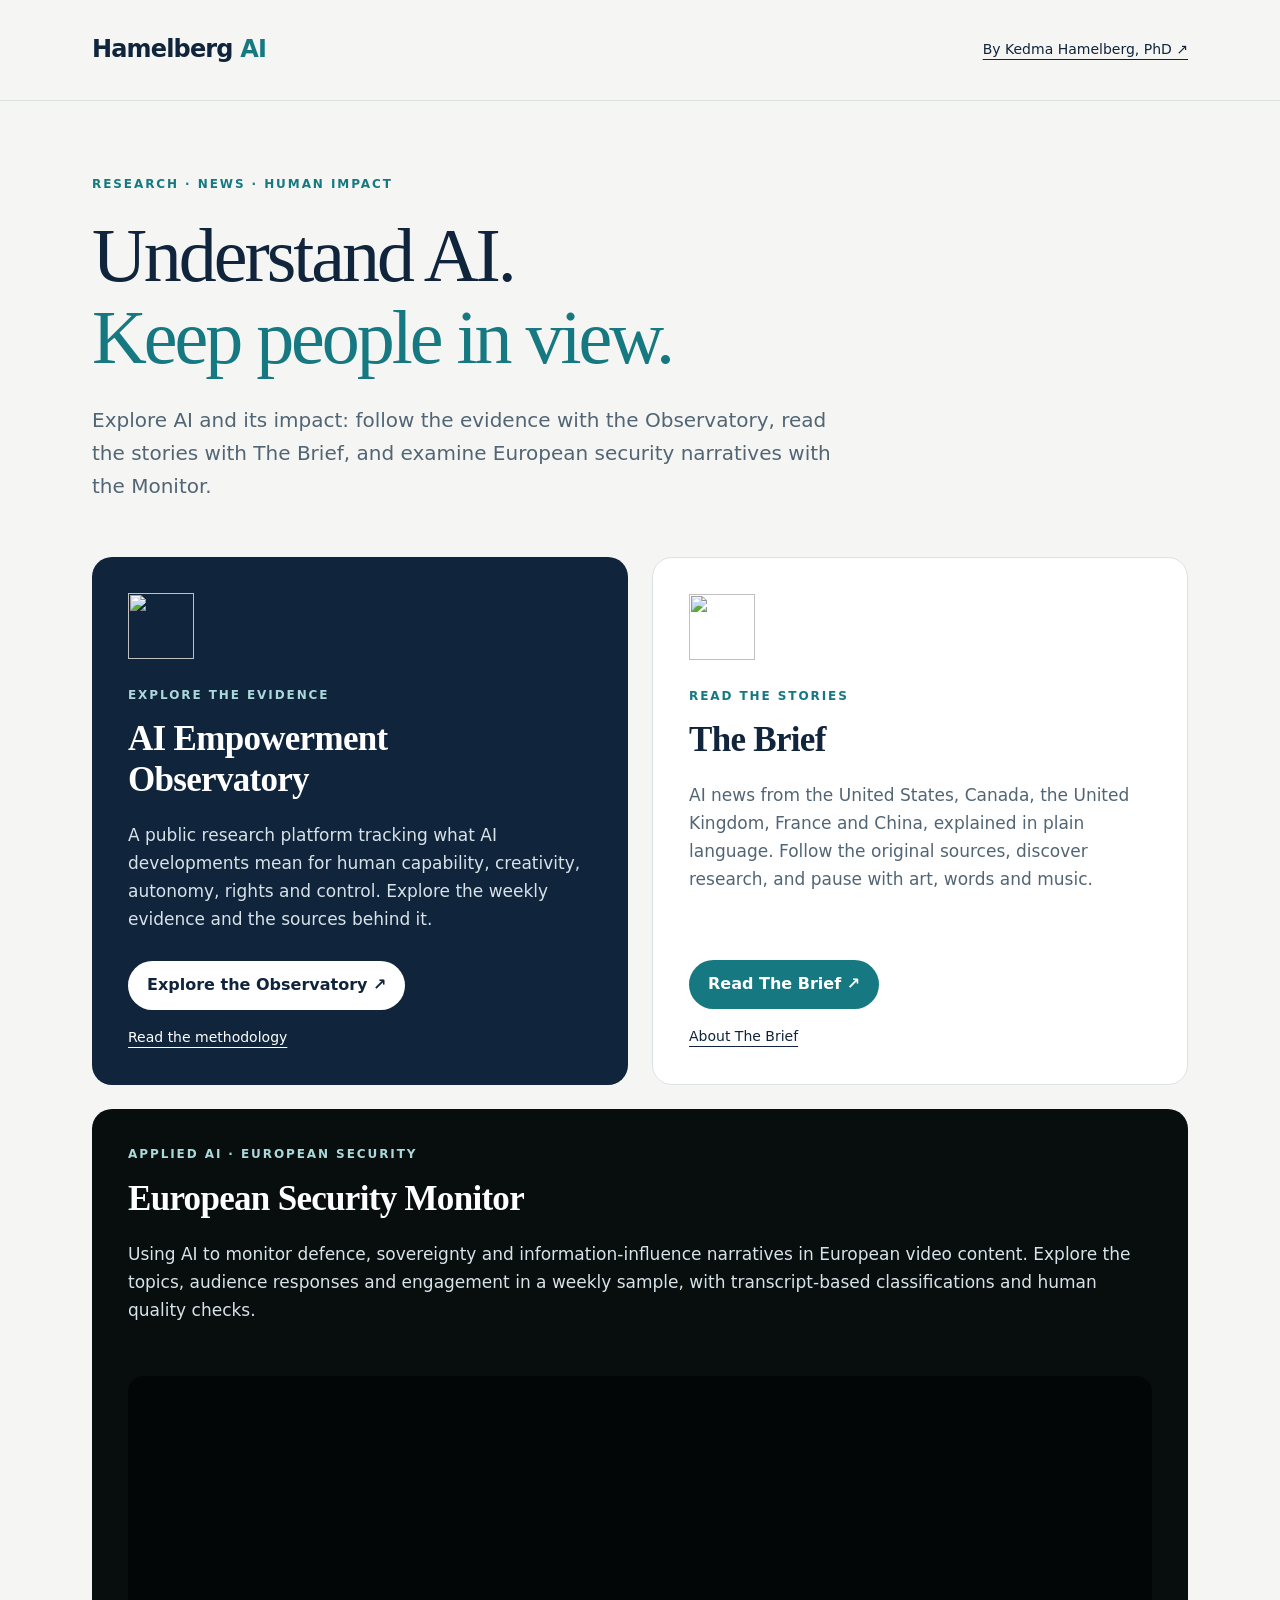
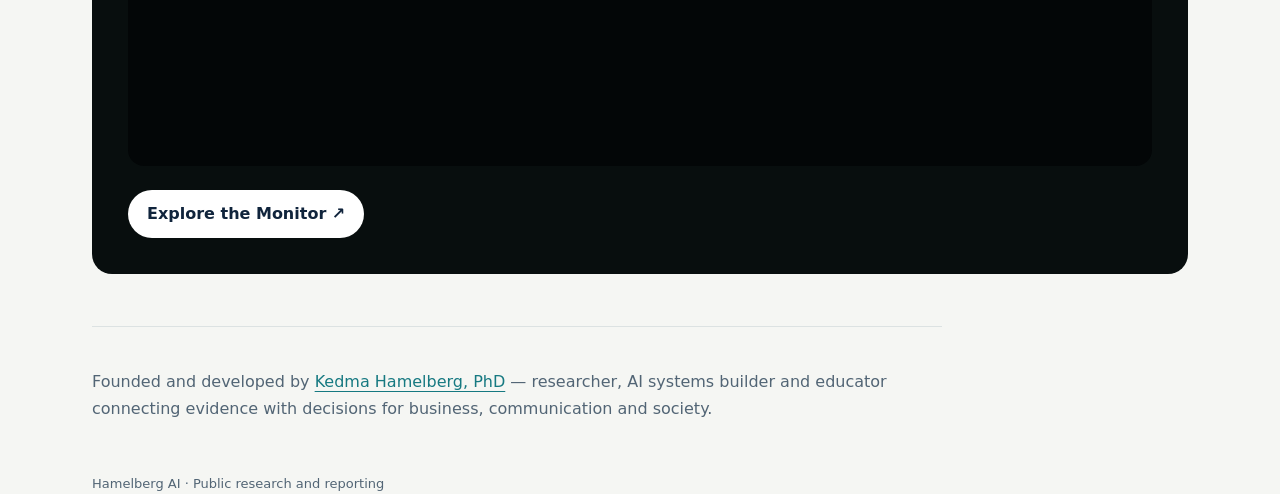
==== index.html @ 7239eba9 "Update index.html" ====
<!doctype html>
<html lang="en">
<head>
<meta charset="utf-8"><meta name="viewport" content="width=device-width,initial-scale=1">
<title>Hamelberg AI — Observatory, Brief &amp; European Monitor</title>
<meta name="description" content="Explore the AI Empowerment Observatory and The Brief: public research and clear reporting on AI and its human impact. Founded and developed by Kedma Hamelberg, PhD.">
<meta name="robots" content="index,follow,max-image-preview:large">
<link rel="canonical" href="https://hamelberg-ai.com/">
<link rel="icon" href="/favicon.svg" type="image/svg+xml">
<meta property="og:type" content="website"><meta property="og:title" content="Hamelberg AI — Research, news, human impact."><meta property="og:description" content="Discover the AI Empowerment Observatory and The Brief. Founded and developed by Kedma Hamelberg, PhD."><meta property="og:url" content="https://hamelberg-ai.com/"><meta property="og:image" content="https://kedmahamelberg.com/assets/images/KedmaHamelberg1092-a.jpg"><meta property="og:image:alt" content="Kedma Hamelberg, PhD, founder and developer of the AI Empowerment Observatory and The Brief">
<meta name="twitter:card" content="summary_large_image">
<script type="application/ld+json">{"@context":"https://schema.org","@graph":[{"@type":"Person","@id":"https://kedmahamelberg.com/#person","name":"Kedma Hamelberg","url":"https://kedmahamelberg.com/"},{"@type":"WebSite","@id":"https://hamelberg-ai.com/#website","name":"Hamelberg AI","url":"https://hamelberg-ai.com/","creator":{"@id":"https://kedmahamelberg.com/#person"}},{"@type":"CollectionPage","@id":"https://hamelberg-ai.com/#page","url":"https://hamelberg-ai.com/","name":"Hamelberg AI — The Observatory and The Brief","isPartOf":{"@id":"https://hamelberg-ai.com/#website"},"mainEntity":{"@type":"ItemList","itemListElement":[{"@type":"ListItem","position":1,"item":{"@type":"WebSite","name":"AI Empowerment Observatory","url":"https://observatory.hamelberg-ai.com/","creator":{"@id":"https://kedmahamelberg.com/#person"}}},{"@type":"ListItem","position":2,"item":{"@type":"WebSite","name":"The Brief","url":"https://brief.hamelberg-ai.com/","creator":{"@id":"https://kedmahamelberg.com/#person"}}},{"@type":"ListItem","position":3,"item":{"@type":"WebSite","name":"European Security Monitor","url":"https://kedmahamelberg-ai.github.io/european-information-integrity-monitor/"}}]}}]}</script>
<style>
:root{color-scheme:light;--navy:#10243c;--teal:#167981;--paper:#f5f6f3;--muted:#526575}*{box-sizing:border-box}body{margin:0;background:var(--paper);color:var(--navy);font-family:system-ui,-apple-system,BlinkMacSystemFont,"Segoe UI",sans-serif;line-height:1.65}a{color:inherit}a:focus-visible{outline:3px solid #dfad52;outline-offset:6px}.wrap{max-width:1160px;margin:auto;padding:0 32px}header{padding:30px 0;border-bottom:1px solid #dce2e2}header .wrap{display:flex;justify-content:space-between;align-items:center;gap:24px}.wordmark{font-weight:800;letter-spacing:-.035em;font-size:24px;text-decoration:none}.wordmark span{color:var(--teal)}.author-link{font-size:14px;text-underline-offset:5px}.hero{padding:74px 0 42px;max-width:860px}.eyebrow{text-transform:uppercase;font-size:12px;letter-spacing:.16em;font-weight:750;color:var(--teal);margin:0 0 20px}h1{font-family:Georgia,serif;font-weight:500;font-size:clamp(44px,6.2vw,76px);letter-spacing:-.04em;line-height:1.08;margin:0 0 25px}h1 span{color:var(--teal)}.intro{font-size:20px;color:var(--muted);max-width:740px;margin:0}.cards{display:grid;grid-template-columns:1fr 1fr;gap:24px;margin:12px 0 52px}.card{padding:36px;border-radius:20px;background:var(--navy);color:white;display:flex;flex-direction:column;align-items:flex-start}.card.brief{background:white;border:1px solid #dce2e2;color:var(--navy)}.mark{height:66px;width:66px;object-fit:contain;margin-bottom:27px}.card .eyebrow{color:#a9d9db;margin-bottom:14px}.brief .eyebrow{color:var(--teal)}h2{font-family:Georgia,serif;font-size:35px;line-height:1.17;letter-spacing:-.02em;margin:0 0 20px}.card p:not(.eyebrow){margin:0 0 28px;font-size:17px;color:#d7e2e9}.brief p:not(.eyebrow){color:var(--muted)}.button{margin-top:auto;display:inline-block;padding:11px 19px;background:#fff;color:var(--navy);border-radius:30px;font-weight:700;text-decoration:none}.brief .button{background:var(--teal);color:white}.button:hover{box-shadow:0 3px 12px #0002}.secondary{margin-top:16px;text-underline-offset:5px;font-size:14px}.about{border-top:1px solid #dce2e2;padding:26px 0 35px;color:var(--muted);max-width:850px}.about a{color:var(--teal);text-underline-offset:4px}footer{font-size:13px;color:var(--muted);padding:12px 0 30px}.skip{position:absolute;left:20px;top:-100px;background:white;padding:10px}.skip:focus{top:10px}@media(max-width:650px){.wrap{padding:0 22px}header .wrap{align-items:flex-start}.author-link{max-width:145px;text-align:right}.hero{padding-top:48px}.intro{font-size:18px}.cards{grid-template-columns:1fr}.card{padding:28px}h2{font-size:32px}}
</style>
</head>
<body><a class="skip" href="#main">Skip to content</a><header><div class="wrap"><a class="wordmark" href="/">Hamelberg<span> AI</span></a><a class="author-link" href="https://kedmahamelberg.com/">By Kedma Hamelberg, PhD ↗</a></div></header>
<main id="main" class="wrap"><section class="hero"><p class="eyebrow">Research · News · Human impact</p><h1>Understand AI.<br><span>Keep people in view.</span></h1><p class="intro">Explore AI and its impact: follow the evidence with the Observatory, read the stories with The Brief, and examine European security narratives with the Monitor.</p></section>
<section class="cards" aria-label="Explore the platforms">
<article class="card"><img class="mark" src="https://observatory.hamelberg-ai.com/favicon.svg" alt="" width="66" height="66"><p class="eyebrow">Explore the evidence</p><h2>AI Empowerment<br>Observatory</h2><p>A public research platform tracking what AI developments mean for human capability, creativity, autonomy, rights and control. Explore the weekly evidence and the sources behind it.</p><a class="button" href="https://observatory.hamelberg-ai.com/">Explore the Observatory ↗</a><a class="secondary" href="https://observatory.hamelberg-ai.com/methodology/">Read the methodology</a></article>
<article class="card brief"><img class="mark" src="https://brief.hamelberg-ai.com/assets/favicon-96.png" alt="" width="66" height="66"><p class="eyebrow">Read the stories</p><h2>The Brief</h2><p>AI news from the United States, Canada, the United Kingdom, France and China, explained in plain language. Follow the original sources, discover research, and pause with art, words and music.</p><a class="button" href="https://brief.hamelberg-ai.com/">Read The Brief ↗</a><a class="secondary" href="https://brief.hamelberg-ai.com/about/">About The Brief</a></article>
<article class="card" style="grid-column:1/-1;background:#080e0e"><p class="eyebrow">Applied AI · European security</p><h2>European Security Monitor</h2><p>Using AI to monitor defence, sovereignty and information-influence narratives in European video content. Explore the topics, audience responses and engagement in a weekly sample, with transcript-based classifications and human quality checks.</p><iframe src="https://kedmahamelberg-ai.github.io/european-information-integrity-monitor/radar.html" title="European Security Monitor: animated weekly data map" loading="lazy" style="display:block;width:100%;height:390px;border:0;border-radius:16px;background:#030607;margin:24px 0"></iframe><a class="button" href="https://kedmahamelberg-ai.github.io/european-information-integrity-monitor/">Explore the Monitor ↗</a></article>
</section><section class="about" aria-label="About the founder"><p>Founded and developed by <a href="https://kedmahamelberg.com/">Kedma Hamelberg, PhD</a> — researcher, AI systems builder and educator connecting evidence with decisions for business, communication and society.</p></section></main><footer class="wrap">Hamelberg AI · Public research and reporting</footer></body></html>
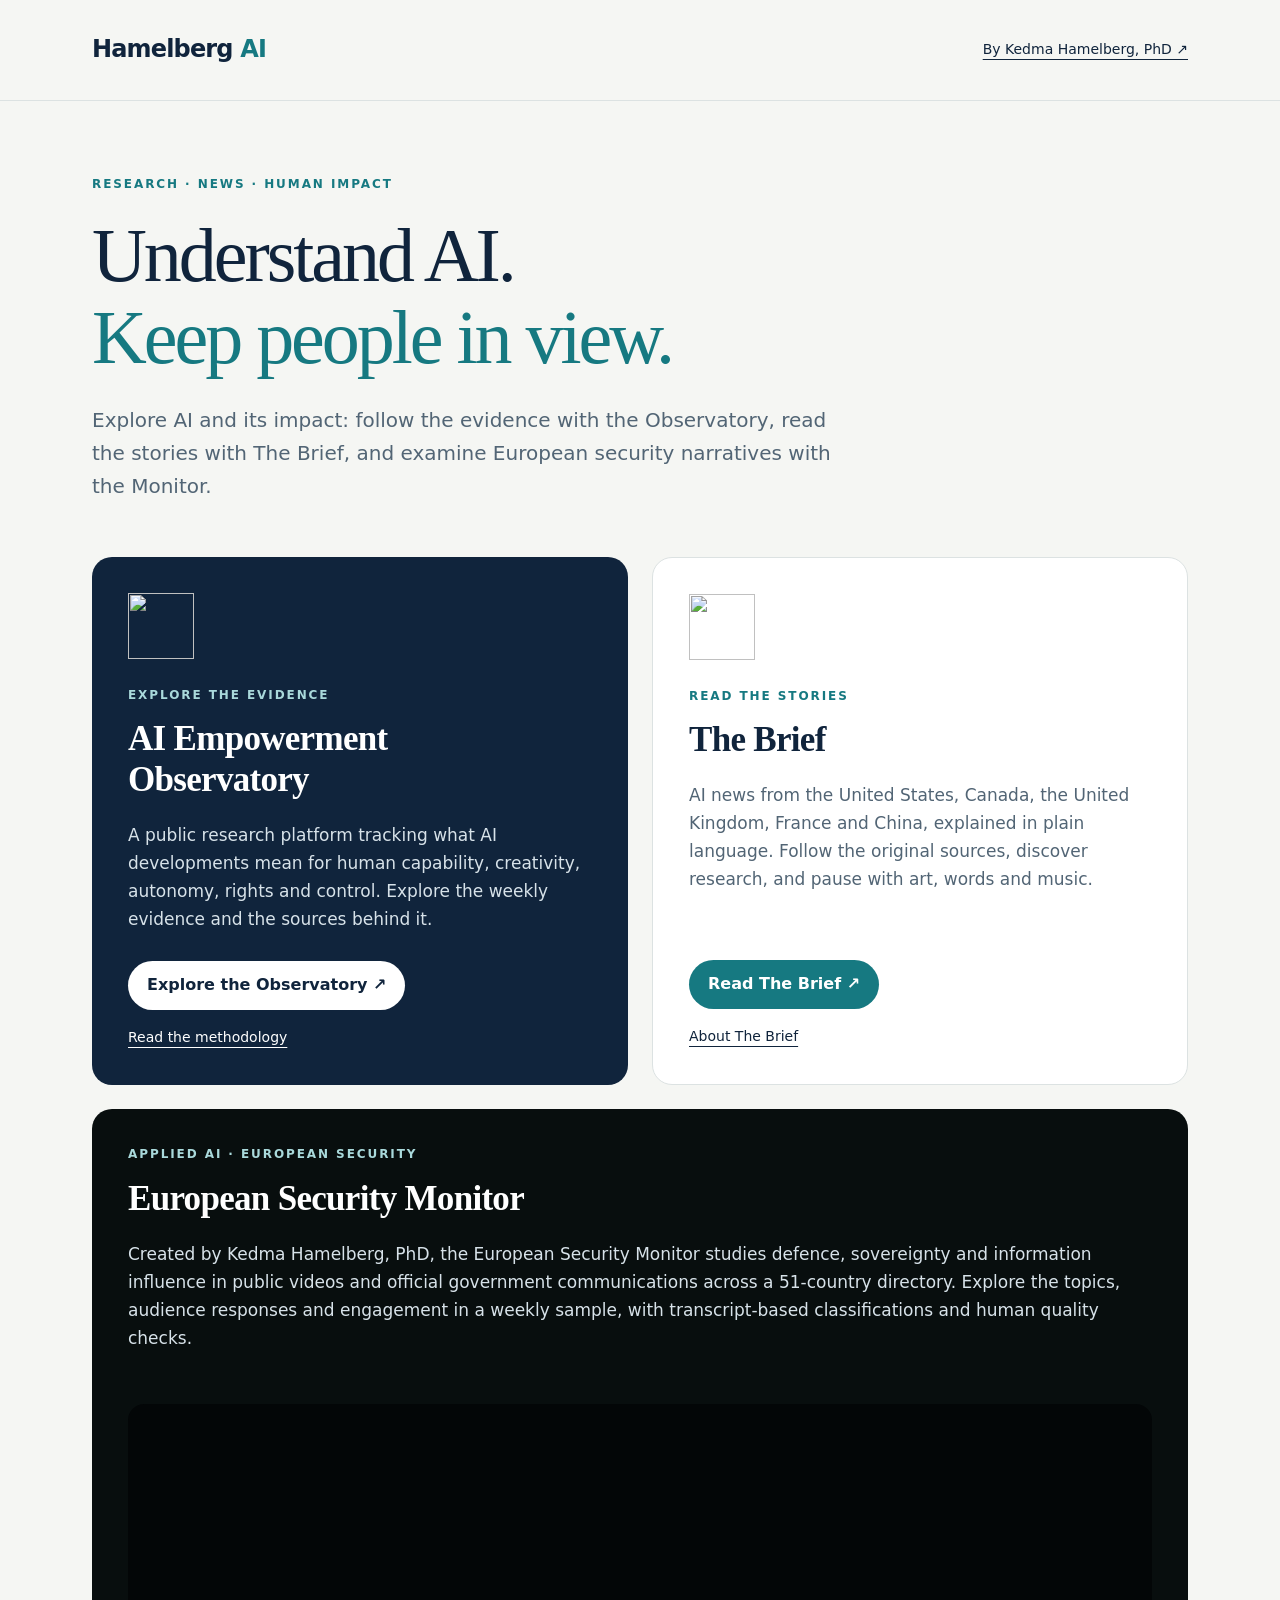
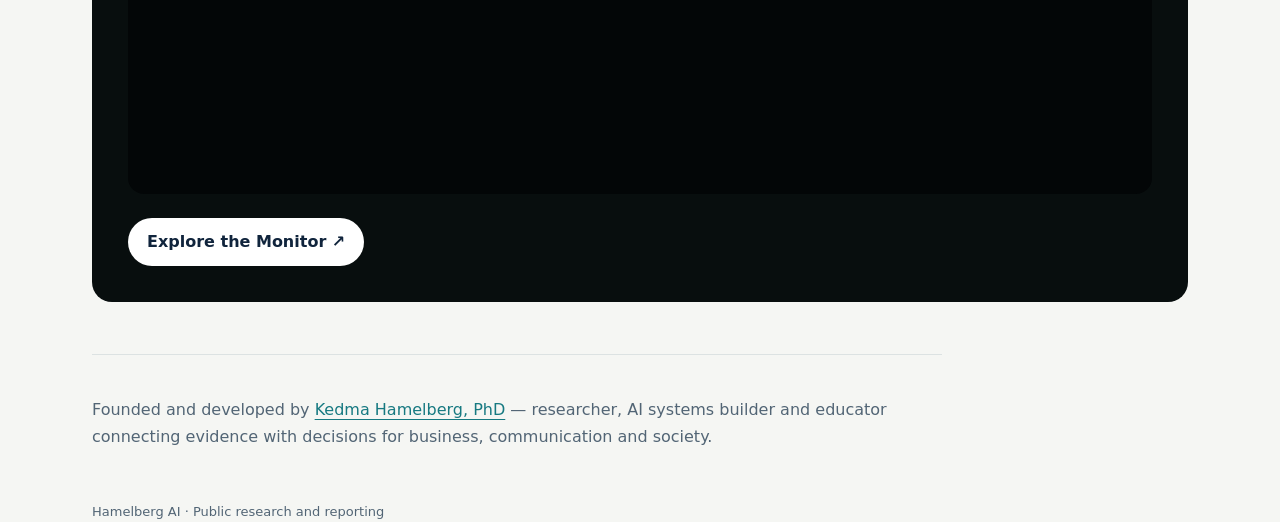
==== commit eb0e7bd6: "Connect all three projects with canonical Monitor links" ====
--- a/index.html
+++ b/index.html
@@ -3,13 +3,13 @@
 <head>
 <meta charset="utf-8"><meta name="viewport" content="width=device-width,initial-scale=1">
 <title>Hamelberg AI — Observatory, Brief &amp; European Monitor</title>
-<meta name="description" content="Explore the AI Empowerment Observatory and The Brief: public research and clear reporting on AI and its human impact. Founded and developed by Kedma Hamelberg, PhD.">
+<meta name="description" content="Explore the European Security Monitor, AI Empowerment Observatory and The Brief: research on European security narratives, AI and human empowerment, and accessible AI news. Founded and developed by Kedma Hamelberg, PhD.">
 <meta name="robots" content="index,follow,max-image-preview:large">
 <link rel="canonical" href="https://hamelberg-ai.com/">
 <link rel="icon" href="/favicon.svg" type="image/svg+xml">
-<meta property="og:type" content="website"><meta property="og:title" content="Hamelberg AI — Research, news, human impact."><meta property="og:description" content="Discover the AI Empowerment Observatory and The Brief. Founded and developed by Kedma Hamelberg, PhD."><meta property="og:url" content="https://hamelberg-ai.com/"><meta property="og:image" content="https://kedmahamelberg.com/assets/images/KedmaHamelberg1092-a.jpg"><meta property="og:image:alt" content="Kedma Hamelberg, PhD, founder and developer of the AI Empowerment Observatory and The Brief">
+<meta property="og:type" content="website"><meta property="og:title" content="Hamelberg AI — Research, news, human impact."><meta property="og:description" content="Discover the European Security Monitor, AI Empowerment Observatory and The Brief. Founded and developed by Kedma Hamelberg, PhD."><meta property="og:url" content="https://hamelberg-ai.com/"><meta property="og:image" content="https://kedmahamelberg.com/assets/images/KedmaHamelberg1092-a.jpg"><meta property="og:image:alt" content="Kedma Hamelberg, PhD, founder and developer of the AI Empowerment Observatory and The Brief">
 <meta name="twitter:card" content="summary_large_image">
-<script type="application/ld+json">{"@context":"https://schema.org","@graph":[{"@type":"Person","@id":"https://kedmahamelberg.com/#person","name":"Kedma Hamelberg","url":"https://kedmahamelberg.com/"},{"@type":"WebSite","@id":"https://hamelberg-ai.com/#website","name":"Hamelberg AI","url":"https://hamelberg-ai.com/","creator":{"@id":"https://kedmahamelberg.com/#person"}},{"@type":"CollectionPage","@id":"https://hamelberg-ai.com/#page","url":"https://hamelberg-ai.com/","name":"Hamelberg AI — The Observatory and The Brief","isPartOf":{"@id":"https://hamelberg-ai.com/#website"},"mainEntity":{"@type":"ItemList","itemListElement":[{"@type":"ListItem","position":1,"item":{"@type":"WebSite","name":"AI Empowerment Observatory","url":"https://observatory.hamelberg-ai.com/","creator":{"@id":"https://kedmahamelberg.com/#person"}}},{"@type":"ListItem","position":2,"item":{"@type":"WebSite","name":"The Brief","url":"https://brief.hamelberg-ai.com/","creator":{"@id":"https://kedmahamelberg.com/#person"}}},{"@type":"ListItem","position":3,"item":{"@type":"WebSite","name":"European Security Monitor","url":"https://kedmahamelberg-ai.github.io/european-information-integrity-monitor/"}}]}}]}</script>
+<script type="application/ld+json">{"@context":"https://schema.org","@graph":[{"@type":"Person","@id":"https://kedmahamelberg.com/#person","name":"Kedma Hamelberg","url":"https://kedmahamelberg.com/"},{"@type":"WebSite","@id":"https://hamelberg-ai.com/#website","name":"Hamelberg AI","url":"https://hamelberg-ai.com/","creator":{"@id":"https://kedmahamelberg.com/#person"}},{"@type":"CollectionPage","@id":"https://hamelberg-ai.com/#page","url":"https://hamelberg-ai.com/","name":"Hamelberg AI — European Security Monitor, Observatory and The Brief","isPartOf":{"@id":"https://hamelberg-ai.com/#website"},"mainEntity":{"@type":"ItemList","itemListElement":[{"@type":"ListItem","position":1,"item":{"@type":"WebSite","name":"AI Empowerment Observatory","url":"https://observatory.hamelberg-ai.com/","creator":{"@id":"https://kedmahamelberg.com/#person"}}},{"@type":"ListItem","position":2,"item":{"@type":"WebSite","name":"The Brief","url":"https://brief.hamelberg-ai.com/","creator":{"@id":"https://kedmahamelberg.com/#person"}}},{"@type":"ListItem","position":3,"item":{"@type":"WebSite","name":"European Security Monitor","url":"https://monitor.hamelberg-ai.com/","creator":{"@id":"https://kedmahamelberg.com/#person"}}}]}}]}</script>
 <style>
 :root{color-scheme:light;--navy:#10243c;--teal:#167981;--paper:#f5f6f3;--muted:#526575}*{box-sizing:border-box}body{margin:0;background:var(--paper);color:var(--navy);font-family:system-ui,-apple-system,BlinkMacSystemFont,"Segoe UI",sans-serif;line-height:1.65}a{color:inherit}a:focus-visible{outline:3px solid #dfad52;outline-offset:6px}.wrap{max-width:1160px;margin:auto;padding:0 32px}header{padding:30px 0;border-bottom:1px solid #dce2e2}header .wrap{display:flex;justify-content:space-between;align-items:center;gap:24px}.wordmark{font-weight:800;letter-spacing:-.035em;font-size:24px;text-decoration:none}.wordmark span{color:var(--teal)}.author-link{font-size:14px;text-underline-offset:5px}.hero{padding:74px 0 42px;max-width:860px}.eyebrow{text-transform:uppercase;font-size:12px;letter-spacing:.16em;font-weight:750;color:var(--teal);margin:0 0 20px}h1{font-family:Georgia,serif;font-weight:500;font-size:clamp(44px,6.2vw,76px);letter-spacing:-.04em;line-height:1.08;margin:0 0 25px}h1 span{color:var(--teal)}.intro{font-size:20px;color:var(--muted);max-width:740px;margin:0}.cards{display:grid;grid-template-columns:1fr 1fr;gap:24px;margin:12px 0 52px}.card{padding:36px;border-radius:20px;background:var(--navy);color:white;display:flex;flex-direction:column;align-items:flex-start}.card.brief{background:white;border:1px solid #dce2e2;color:var(--navy)}.mark{height:66px;width:66px;object-fit:contain;margin-bottom:27px}.card .eyebrow{color:#a9d9db;margin-bottom:14px}.brief .eyebrow{color:var(--teal)}h2{font-family:Georgia,serif;font-size:35px;line-height:1.17;letter-spacing:-.02em;margin:0 0 20px}.card p:not(.eyebrow){margin:0 0 28px;font-size:17px;color:#d7e2e9}.brief p:not(.eyebrow){color:var(--muted)}.button{margin-top:auto;display:inline-block;padding:11px 19px;background:#fff;color:var(--navy);border-radius:30px;font-weight:700;text-decoration:none}.brief .button{background:var(--teal);color:white}.button:hover{box-shadow:0 3px 12px #0002}.secondary{margin-top:16px;text-underline-offset:5px;font-size:14px}.about{border-top:1px solid #dce2e2;padding:26px 0 35px;color:var(--muted);max-width:850px}.about a{color:var(--teal);text-underline-offset:4px}footer{font-size:13px;color:var(--muted);padding:12px 0 30px}.skip{position:absolute;left:20px;top:-100px;background:white;padding:10px}.skip:focus{top:10px}@media(max-width:650px){.wrap{padding:0 22px}header .wrap{align-items:flex-start}.author-link{max-width:145px;text-align:right}.hero{padding-top:48px}.intro{font-size:18px}.cards{grid-template-columns:1fr}.card{padding:28px}h2{font-size:32px}}
 </style>
@@ -19,6 +19,6 @@
 <section class="cards" aria-label="Explore the platforms">
 <article class="card"><img class="mark" src="https://observatory.hamelberg-ai.com/favicon.svg" alt="" width="66" height="66"><p class="eyebrow">Explore the evidence</p><h2>AI Empowerment<br>Observatory</h2><p>A public research platform tracking what AI developments mean for human capability, creativity, autonomy, rights and control. Explore the weekly evidence and the sources behind it.</p><a class="button" href="https://observatory.hamelberg-ai.com/">Explore the Observatory ↗</a><a class="secondary" href="https://observatory.hamelberg-ai.com/methodology/">Read the methodology</a></article>
 <article class="card brief"><img class="mark" src="https://brief.hamelberg-ai.com/assets/favicon-96.png" alt="" width="66" height="66"><p class="eyebrow">Read the stories</p><h2>The Brief</h2><p>AI news from the United States, Canada, the United Kingdom, France and China, explained in plain language. Follow the original sources, discover research, and pause with art, words and music.</p><a class="button" href="https://brief.hamelberg-ai.com/">Read The Brief ↗</a><a class="secondary" href="https://brief.hamelberg-ai.com/about/">About The Brief</a></article>
-<article class="card" style="grid-column:1/-1;background:#080e0e"><p class="eyebrow">Applied AI · European security</p><h2>European Security Monitor</h2><p>Using AI to monitor defence, sovereignty and information-influence narratives in European video content. Explore the topics, audience responses and engagement in a weekly sample, with transcript-based classifications and human quality checks.</p><iframe src="https://kedmahamelberg-ai.github.io/european-information-integrity-monitor/radar.html" title="European Security Monitor: animated weekly data map" loading="lazy" style="display:block;width:100%;height:390px;border:0;border-radius:16px;background:#030607;margin:24px 0"></iframe><a class="button" href="https://kedmahamelberg-ai.github.io/european-information-integrity-monitor/">Explore the Monitor ↗</a></article>
+<article class="card" style="grid-column:1/-1;background:#080e0e"><p class="eyebrow">Applied AI · European security</p><h2>European Security Monitor</h2><p>Created by Kedma Hamelberg, PhD, the European Security Monitor studies defence, sovereignty and information influence in public videos and official government communications across a 51-country directory. Explore the topics, audience responses and engagement in a weekly sample, with transcript-based classifications and human quality checks.</p><iframe src="https://monitor.hamelberg-ai.com/radar.html" title="European Security Monitor: animated weekly data map" loading="lazy" style="display:block;width:100%;height:390px;border:0;border-radius:16px;background:#030607;margin:24px 0"></iframe><a class="button" href="https://monitor.hamelberg-ai.com/">Explore the Monitor ↗</a></article>
 </section><section class="about" aria-label="About the founder"><p>Founded and developed by <a href="https://kedmahamelberg.com/">Kedma Hamelberg, PhD</a> — researcher, AI systems builder and educator connecting evidence with decisions for business, communication and society.</p></section></main><footer class="wrap">Hamelberg AI · Public research and reporting</footer></body></html>
 
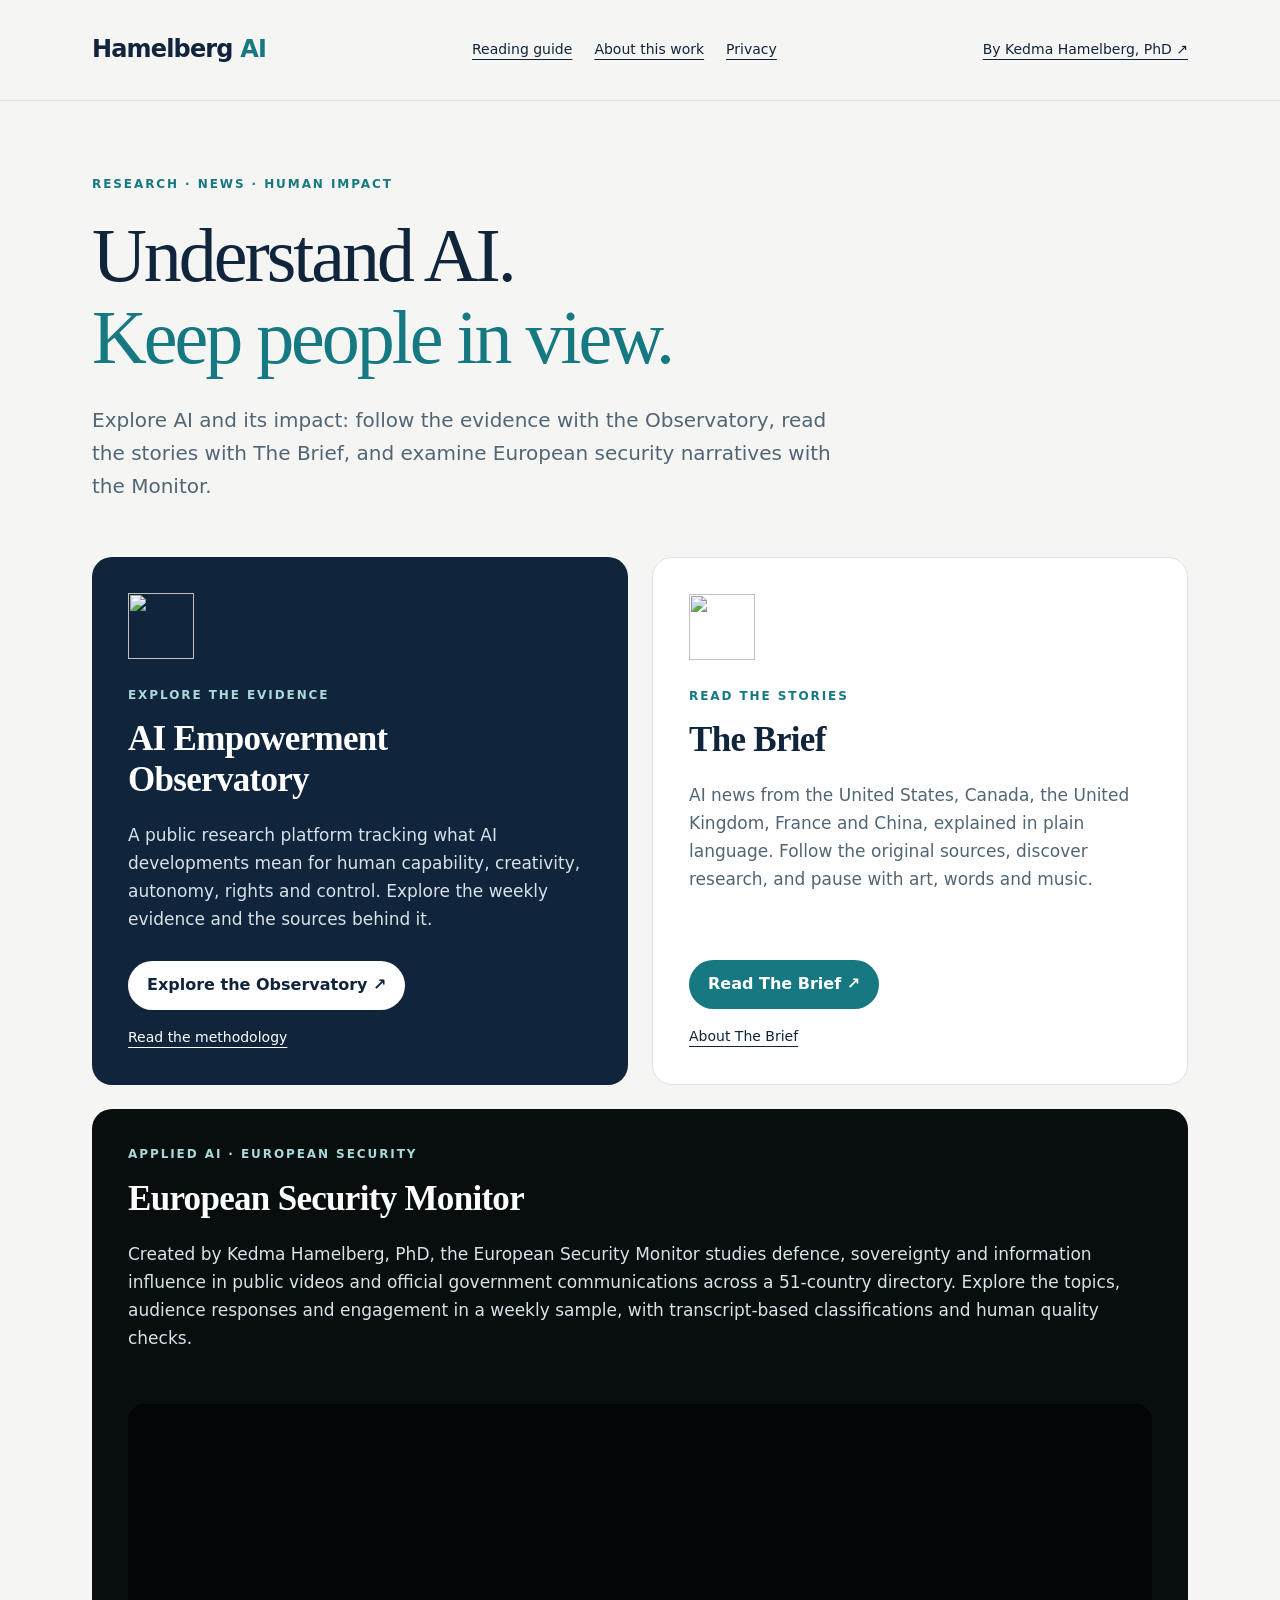
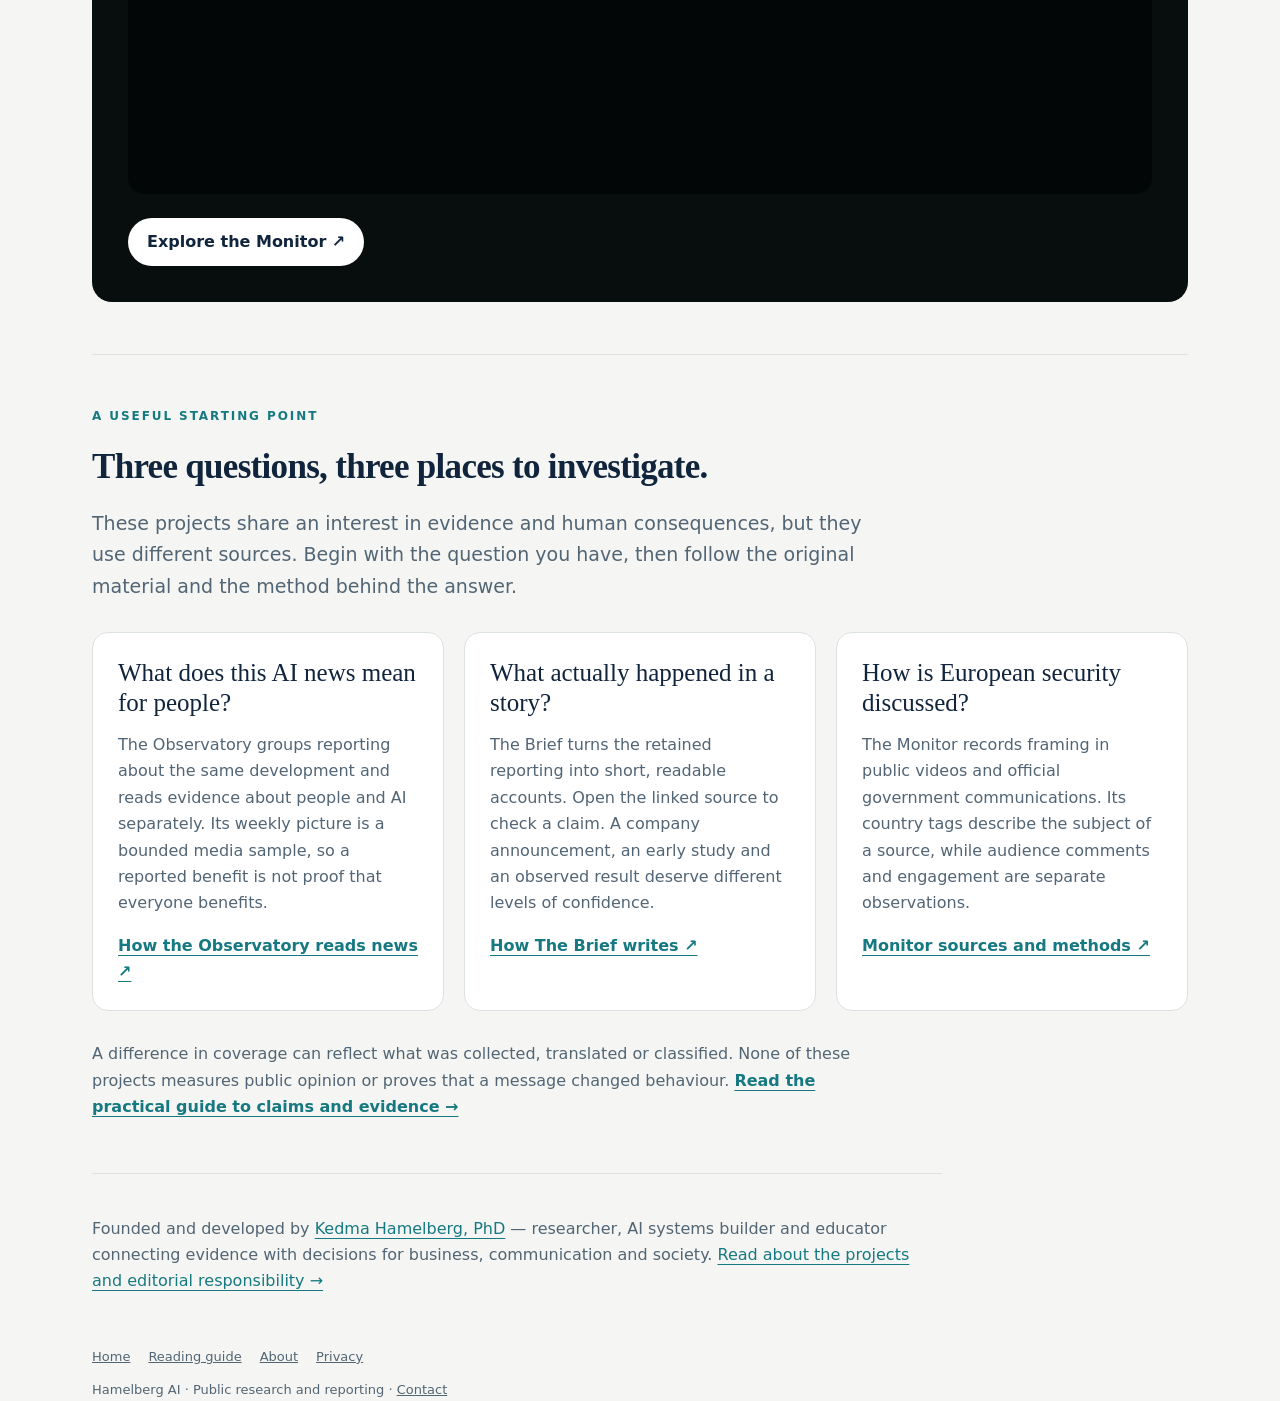
==== commit 66aeb3ad: "Expand Hamelberg AI research and publisher information" ====
--- a/index.html
+++ b/index.html
@@ -4,21 +4,23 @@
 <meta charset="utf-8"><meta name="viewport" content="width=device-width,initial-scale=1">
 <title>Hamelberg AI — Observatory, Brief &amp; European Monitor</title>
 <meta name="description" content="Explore the European Security Monitor, AI Empowerment Observatory and The Brief: research on European security narratives, AI and human empowerment, and accessible AI news. Founded and developed by Kedma Hamelberg, PhD.">
+<meta name="google-adsense-account" content="ca-pub-5170234738371400">
 <meta name="robots" content="index,follow,max-image-preview:large">
 <link rel="canonical" href="https://hamelberg-ai.com/">
 <link rel="icon" href="/favicon.svg" type="image/svg+xml">
 <meta property="og:type" content="website"><meta property="og:title" content="Hamelberg AI — Research, news, human impact."><meta property="og:description" content="Discover the European Security Monitor, AI Empowerment Observatory and The Brief. Founded and developed by Kedma Hamelberg, PhD."><meta property="og:url" content="https://hamelberg-ai.com/"><meta property="og:image" content="https://kedmahamelberg.com/assets/images/KedmaHamelberg1092-a.jpg"><meta property="og:image:alt" content="Kedma Hamelberg, PhD, founder and developer of the AI Empowerment Observatory and The Brief">
 <meta name="twitter:card" content="summary_large_image">
+<style>.site-nav{display:flex;gap:22px;flex-wrap:wrap;font-size:14px}.site-nav a{text-underline-offset:5px}.editorial{border-top:1px solid #dce2e2;padding:52px 0}.editorial h2{max-width:760px}.editorial .lead{font-size:19px;max-width:780px;color:var(--muted)}.editorial-grid{display:grid;grid-template-columns:repeat(3,1fr);gap:20px;margin-top:30px}.editorial-grid article{background:#fff;border:1px solid #dce2e2;border-radius:16px;padding:25px}.editorial-grid h3{font:500 25px/1.2 Georgia,serif;margin:0 0 14px}.editorial-grid p{margin:0 0 16px;color:var(--muted)}.editorial-grid a,.text-link{color:var(--teal);font-weight:700;text-underline-offset:4px}.editorial-note{max-width:800px;margin:30px 0 0;color:var(--muted)}.footer-links{display:flex;gap:18px;flex-wrap:wrap;margin-bottom:12px}@media(max-width:750px){.editorial-grid{grid-template-columns:1fr}.site-nav{width:100%}header .wrap{flex-wrap:wrap}}</style>
 <script type="application/ld+json">{"@context":"https://schema.org","@graph":[{"@type":"Person","@id":"https://kedmahamelberg.com/#person","name":"Kedma Hamelberg","url":"https://kedmahamelberg.com/"},{"@type":"WebSite","@id":"https://hamelberg-ai.com/#website","name":"Hamelberg AI","url":"https://hamelberg-ai.com/","creator":{"@id":"https://kedmahamelberg.com/#person"}},{"@type":"CollectionPage","@id":"https://hamelberg-ai.com/#page","url":"https://hamelberg-ai.com/","name":"Hamelberg AI — European Security Monitor, Observatory and The Brief","isPartOf":{"@id":"https://hamelberg-ai.com/#website"},"mainEntity":{"@type":"ItemList","itemListElement":[{"@type":"ListItem","position":1,"item":{"@type":"WebSite","name":"AI Empowerment Observatory","url":"https://observatory.hamelberg-ai.com/","creator":{"@id":"https://kedmahamelberg.com/#person"}}},{"@type":"ListItem","position":2,"item":{"@type":"WebSite","name":"The Brief","url":"https://brief.hamelberg-ai.com/","creator":{"@id":"https://kedmahamelberg.com/#person"}}},{"@type":"ListItem","position":3,"item":{"@type":"WebSite","name":"European Security Monitor","url":"https://monitor.hamelberg-ai.com/","creator":{"@id":"https://kedmahamelberg.com/#person"}}}]}}]}</script>
 <style>
 :root{color-scheme:light;--navy:#10243c;--teal:#167981;--paper:#f5f6f3;--muted:#526575}*{box-sizing:border-box}body{margin:0;background:var(--paper);color:var(--navy);font-family:system-ui,-apple-system,BlinkMacSystemFont,"Segoe UI",sans-serif;line-height:1.65}a{color:inherit}a:focus-visible{outline:3px solid #dfad52;outline-offset:6px}.wrap{max-width:1160px;margin:auto;padding:0 32px}header{padding:30px 0;border-bottom:1px solid #dce2e2}header .wrap{display:flex;justify-content:space-between;align-items:center;gap:24px}.wordmark{font-weight:800;letter-spacing:-.035em;font-size:24px;text-decoration:none}.wordmark span{color:var(--teal)}.author-link{font-size:14px;text-underline-offset:5px}.hero{padding:74px 0 42px;max-width:860px}.eyebrow{text-transform:uppercase;font-size:12px;letter-spacing:.16em;font-weight:750;color:var(--teal);margin:0 0 20px}h1{font-family:Georgia,serif;font-weight:500;font-size:clamp(44px,6.2vw,76px);letter-spacing:-.04em;line-height:1.08;margin:0 0 25px}h1 span{color:var(--teal)}.intro{font-size:20px;color:var(--muted);max-width:740px;margin:0}.cards{display:grid;grid-template-columns:1fr 1fr;gap:24px;margin:12px 0 52px}.card{padding:36px;border-radius:20px;background:var(--navy);color:white;display:flex;flex-direction:column;align-items:flex-start}.card.brief{background:white;border:1px solid #dce2e2;color:var(--navy)}.mark{height:66px;width:66px;object-fit:contain;margin-bottom:27px}.card .eyebrow{color:#a9d9db;margin-bottom:14px}.brief .eyebrow{color:var(--teal)}h2{font-family:Georgia,serif;font-size:35px;line-height:1.17;letter-spacing:-.02em;margin:0 0 20px}.card p:not(.eyebrow){margin:0 0 28px;font-size:17px;color:#d7e2e9}.brief p:not(.eyebrow){color:var(--muted)}.button{margin-top:auto;display:inline-block;padding:11px 19px;background:#fff;color:var(--navy);border-radius:30px;font-weight:700;text-decoration:none}.brief .button{background:var(--teal);color:white}.button:hover{box-shadow:0 3px 12px #0002}.secondary{margin-top:16px;text-underline-offset:5px;font-size:14px}.about{border-top:1px solid #dce2e2;padding:26px 0 35px;color:var(--muted);max-width:850px}.about a{color:var(--teal);text-underline-offset:4px}footer{font-size:13px;color:var(--muted);padding:12px 0 30px}.skip{position:absolute;left:20px;top:-100px;background:white;padding:10px}.skip:focus{top:10px}@media(max-width:650px){.wrap{padding:0 22px}header .wrap{align-items:flex-start}.author-link{max-width:145px;text-align:right}.hero{padding-top:48px}.intro{font-size:18px}.cards{grid-template-columns:1fr}.card{padding:28px}h2{font-size:32px}}
 </style>
 </head>
-<body><a class="skip" href="#main">Skip to content</a><header><div class="wrap"><a class="wordmark" href="/">Hamelberg<span> AI</span></a><a class="author-link" href="https://kedmahamelberg.com/">By Kedma Hamelberg, PhD ↗</a></div></header>
+<body><a class="skip" href="#main">Skip to content</a><header><div class="wrap"><a class="wordmark" href="/">Hamelberg<span> AI</span></a><nav class="site-nav" aria-label="Site navigation"><a href="/guide/">Reading guide</a><a href="/about/">About this work</a><a href="/privacy/">Privacy</a></nav><a class="author-link" href="https://kedmahamelberg.com/">By Kedma Hamelberg, PhD ↗</a></div></header>
 <main id="main" class="wrap"><section class="hero"><p class="eyebrow">Research · News · Human impact</p><h1>Understand AI.<br><span>Keep people in view.</span></h1><p class="intro">Explore AI and its impact: follow the evidence with the Observatory, read the stories with The Brief, and examine European security narratives with the Monitor.</p></section>
 <section class="cards" aria-label="Explore the platforms">
 <article class="card"><img class="mark" src="https://observatory.hamelberg-ai.com/favicon.svg" alt="" width="66" height="66"><p class="eyebrow">Explore the evidence</p><h2>AI Empowerment<br>Observatory</h2><p>A public research platform tracking what AI developments mean for human capability, creativity, autonomy, rights and control. Explore the weekly evidence and the sources behind it.</p><a class="button" href="https://observatory.hamelberg-ai.com/">Explore the Observatory ↗</a><a class="secondary" href="https://observatory.hamelberg-ai.com/methodology/">Read the methodology</a></article>
 <article class="card brief"><img class="mark" src="https://brief.hamelberg-ai.com/assets/favicon-96.png" alt="" width="66" height="66"><p class="eyebrow">Read the stories</p><h2>The Brief</h2><p>AI news from the United States, Canada, the United Kingdom, France and China, explained in plain language. Follow the original sources, discover research, and pause with art, words and music.</p><a class="button" href="https://brief.hamelberg-ai.com/">Read The Brief ↗</a><a class="secondary" href="https://brief.hamelberg-ai.com/about/">About The Brief</a></article>
 <article class="card" style="grid-column:1/-1;background:#080e0e"><p class="eyebrow">Applied AI · European security</p><h2>European Security Monitor</h2><p>Created by Kedma Hamelberg, PhD, the European Security Monitor studies defence, sovereignty and information influence in public videos and official government communications across a 51-country directory. Explore the topics, audience responses and engagement in a weekly sample, with transcript-based classifications and human quality checks.</p><iframe src="https://monitor.hamelberg-ai.com/radar.html" title="European Security Monitor: animated weekly data map" loading="lazy" style="display:block;width:100%;height:390px;border:0;border-radius:16px;background:#030607;margin:24px 0"></iframe><a class="button" href="https://monitor.hamelberg-ai.com/">Explore the Monitor ↗</a></article>
-</section><section class="about" aria-label="About the founder"><p>Founded and developed by <a href="https://kedmahamelberg.com/">Kedma Hamelberg, PhD</a> — researcher, AI systems builder and educator connecting evidence with decisions for business, communication and society.</p></section></main><footer class="wrap">Hamelberg AI · Public research and reporting</footer></body></html>
+</section><section class="editorial" aria-labelledby="start-heading"><p class="eyebrow">A useful starting point</p><h2 id="start-heading">Three questions, three places to investigate.</h2><p class="lead">These projects share an interest in evidence and human consequences, but they use different sources. Begin with the question you have, then follow the original material and the method behind the answer.</p><div class="editorial-grid"><article><h3>What does this AI news mean for people?</h3><p>The Observatory groups reporting about the same development and reads evidence about people and AI separately. Its weekly picture is a bounded media sample, so a reported benefit is not proof that everyone benefits.</p><a href="https://observatory.hamelberg-ai.com/methodology/">How the Observatory reads news ↗</a></article><article><h3>What actually happened in a story?</h3><p>The Brief turns the retained reporting into short, readable accounts. Open the linked source to check a claim. A company announcement, an early study and an observed result deserve different levels of confidence.</p><a href="https://brief.hamelberg-ai.com/about/">How The Brief writes ↗</a></article><article><h3>How is European security discussed?</h3><p>The Monitor records framing in public videos and official government communications. Its country tags describe the subject of a source, while audience comments and engagement are separate observations.</p><a href="https://monitor.hamelberg-ai.com/research.html">Monitor sources and methods ↗</a></article></div><p class="editorial-note">A difference in coverage can reflect what was collected, translated or classified. None of these projects measures public opinion or proves that a message changed behaviour. <a class="text-link" href="/guide/">Read the practical guide to claims and evidence →</a></p></section><section class="about" aria-label="About the founder"><p>Founded and developed by <a href="https://kedmahamelberg.com/">Kedma Hamelberg, PhD</a> — researcher, AI systems builder and educator connecting evidence with decisions for business, communication and society. <a href="/about/">Read about the projects and editorial responsibility →</a></p></section></main><footer class="wrap"><nav class="footer-links" aria-label="Footer"><a href="/">Home</a><a href="/guide/">Reading guide</a><a href="/about/">About</a><a href="/privacy/">Privacy</a></nav>Hamelberg AI · Public research and reporting · <a href="mailto:research@hamelberg-ai.com">Contact</a></footer></body></html>
 
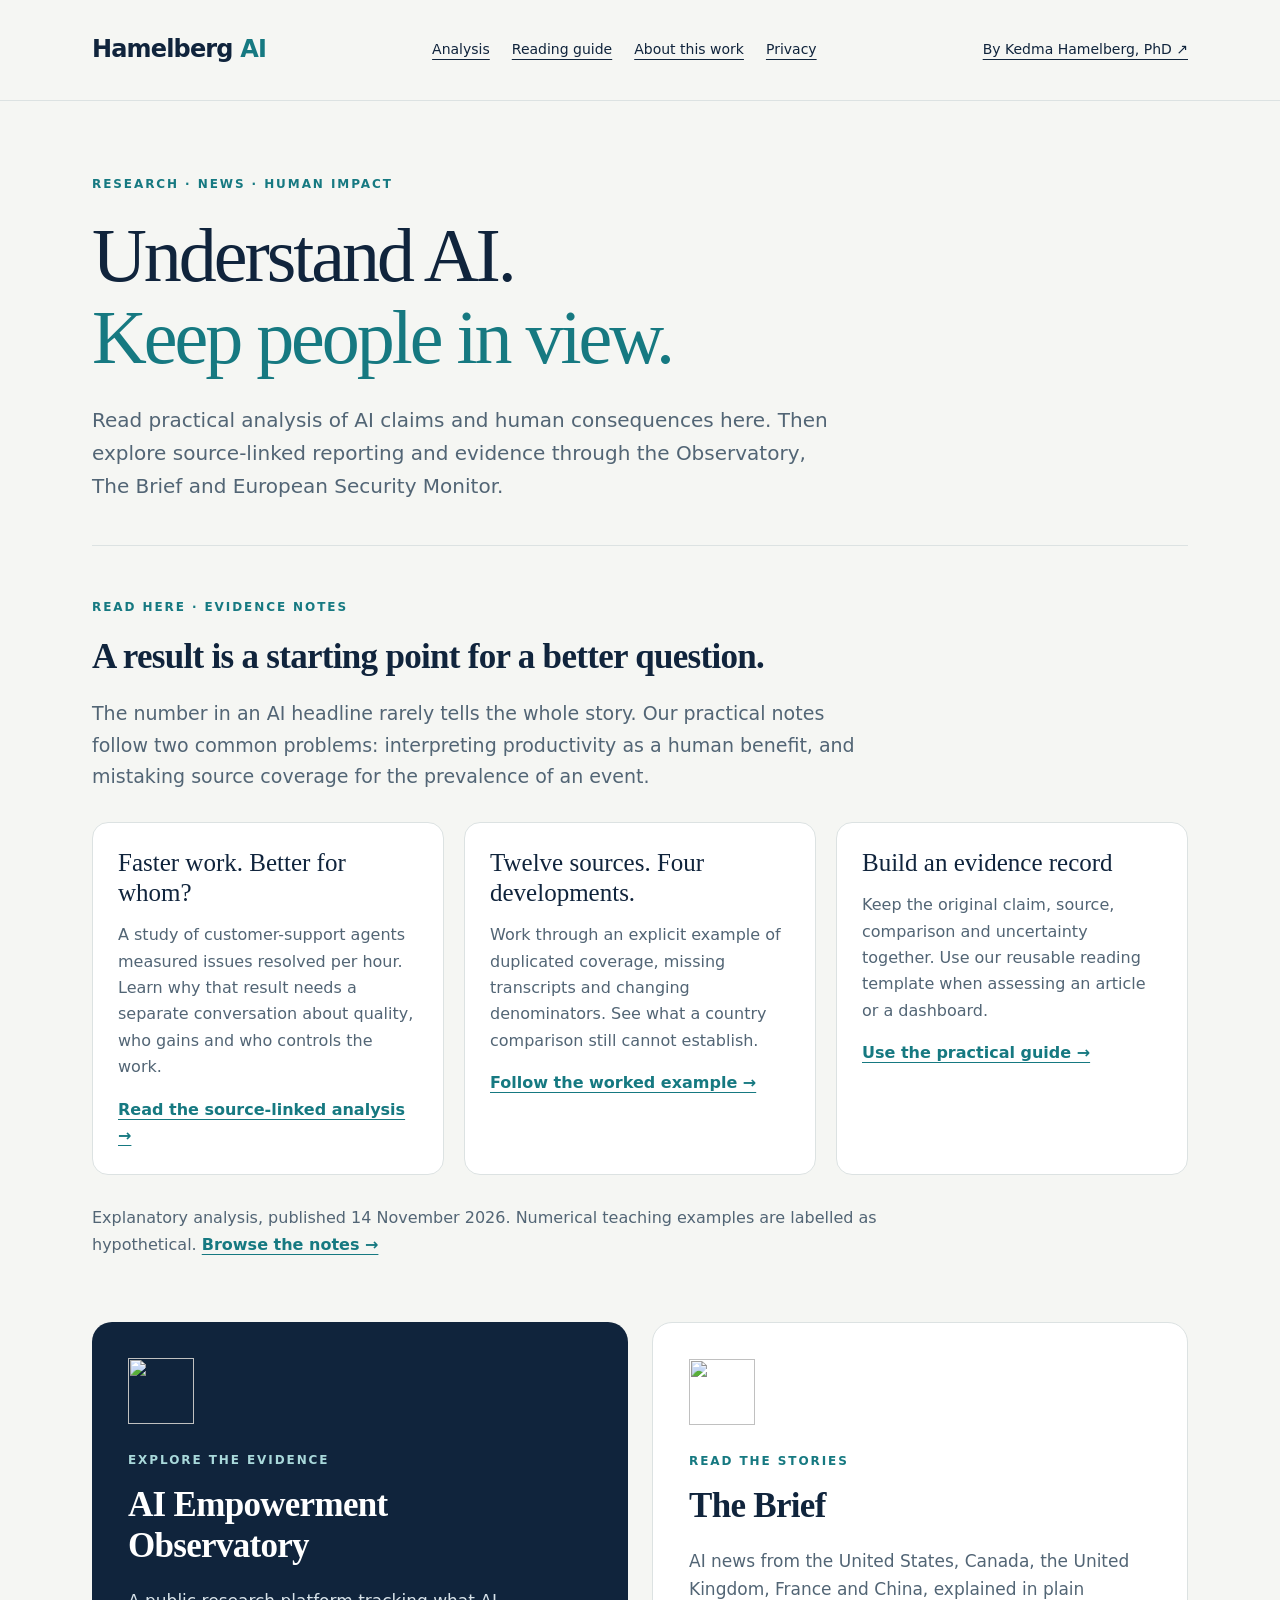
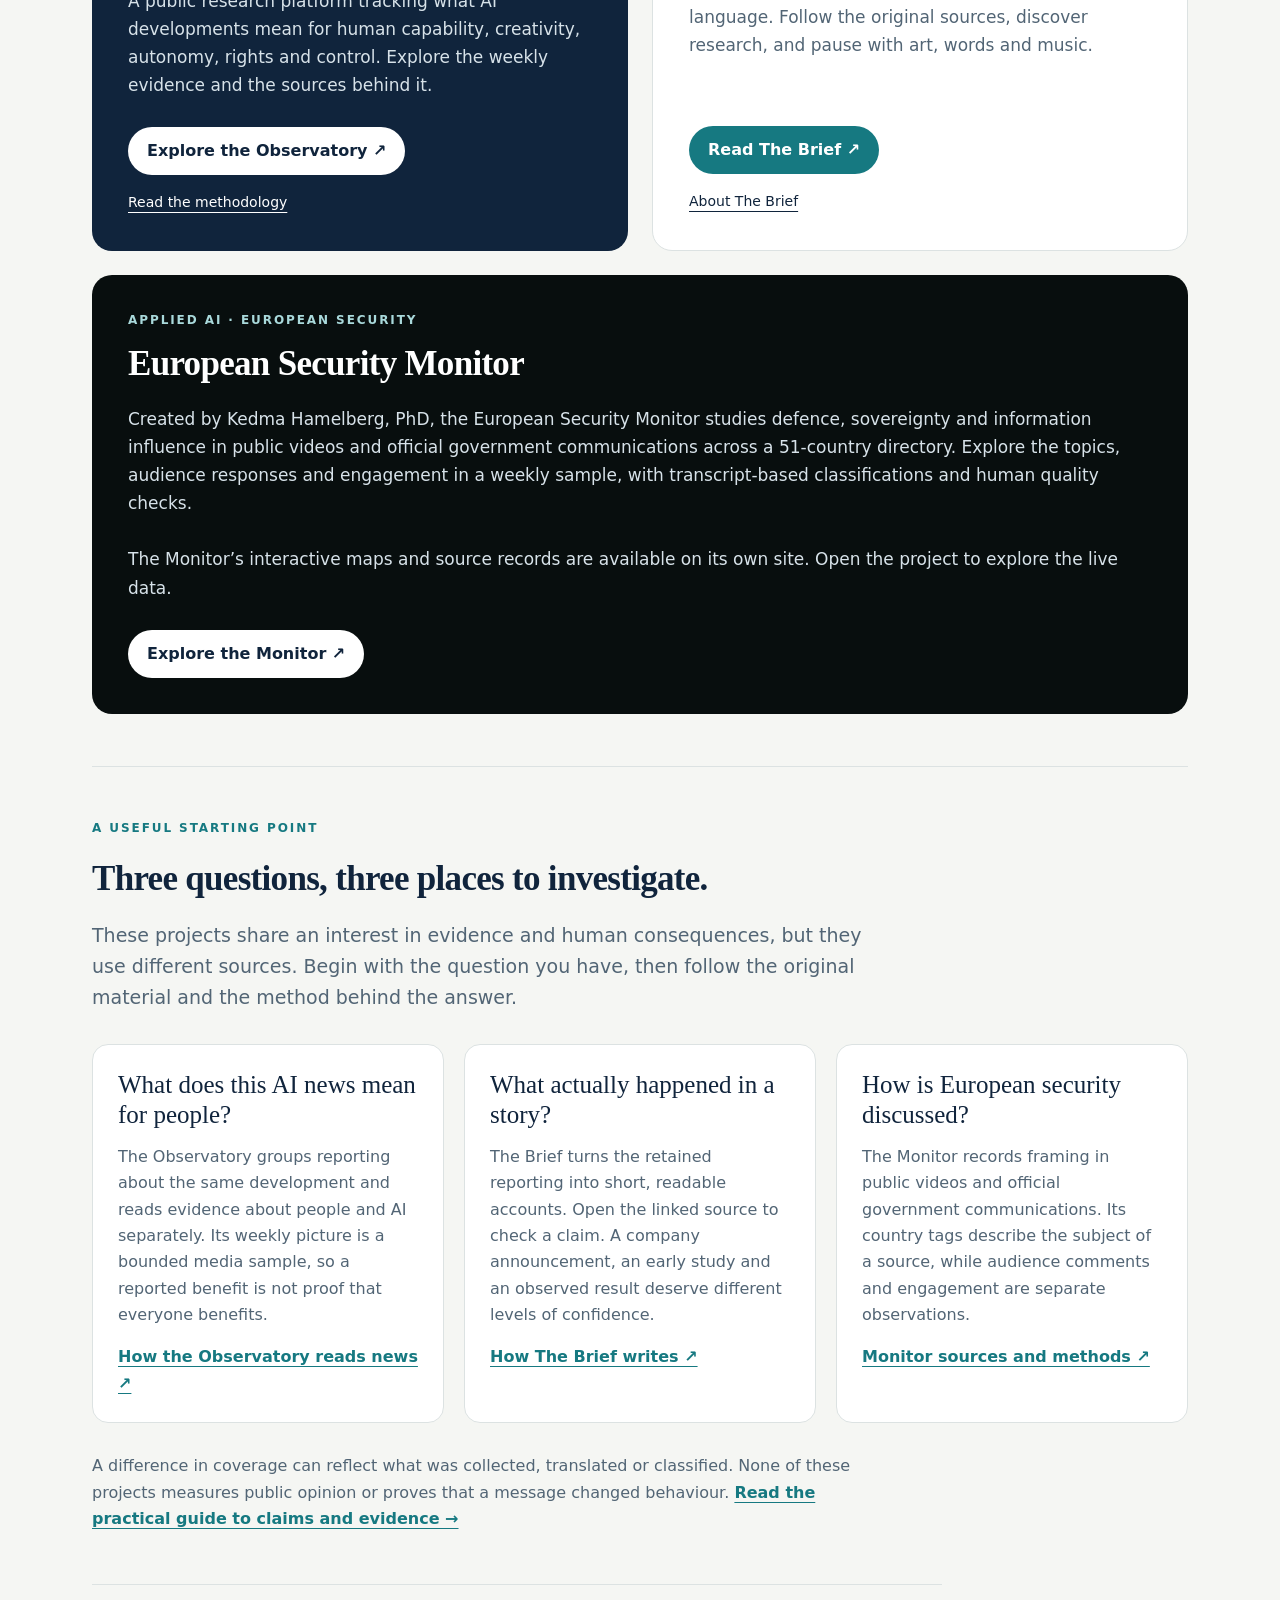
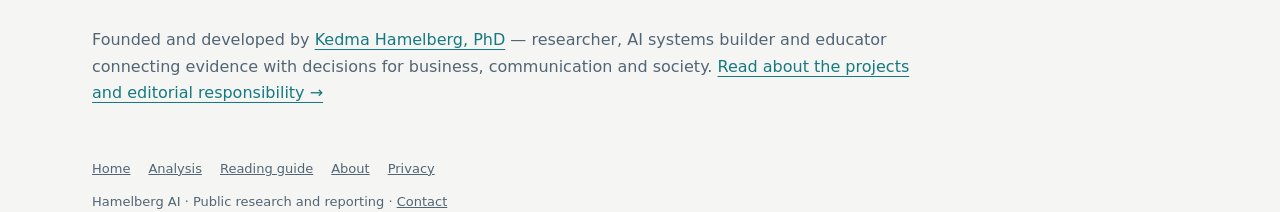
==== commit 8e48c6fd: "Make root-domain evidence notes discoverable" ====
--- a/index.html
+++ b/index.html
@@ -2,9 +2,9 @@
 <html lang="en">
 <head>
 <meta charset="utf-8"><meta name="viewport" content="width=device-width,initial-scale=1">
-<title>Hamelberg AI — Observatory, Brief &amp; European Monitor</title>
-<meta name="description" content="Explore the European Security Monitor, AI Empowerment Observatory and The Brief: research on European security narratives, AI and human empowerment, and accessible AI news. Founded and developed by Kedma Hamelberg, PhD.">
-<meta name="google-adsense-account" content="ca-pub-5170234738371400">
+<title>Hamelberg AI — Evidence, analysis and human impact</title>
+<meta name="description" content="Original analysis and practical reading guides on AI, human benefit and public evidence, alongside the Observatory, The Brief and European Security Monitor.">
+<meta name="google-adsense-account" content="ca-pub-5706650912346516">
 <meta name="robots" content="index,follow,max-image-preview:large">
 <link rel="canonical" href="https://hamelberg-ai.com/">
 <link rel="icon" href="/favicon.svg" type="image/svg+xml">
@@ -16,11 +16,12 @@
 :root{color-scheme:light;--navy:#10243c;--teal:#167981;--paper:#f5f6f3;--muted:#526575}*{box-sizing:border-box}body{margin:0;background:var(--paper);color:var(--navy);font-family:system-ui,-apple-system,BlinkMacSystemFont,"Segoe UI",sans-serif;line-height:1.65}a{color:inherit}a:focus-visible{outline:3px solid #dfad52;outline-offset:6px}.wrap{max-width:1160px;margin:auto;padding:0 32px}header{padding:30px 0;border-bottom:1px solid #dce2e2}header .wrap{display:flex;justify-content:space-between;align-items:center;gap:24px}.wordmark{font-weight:800;letter-spacing:-.035em;font-size:24px;text-decoration:none}.wordmark span{color:var(--teal)}.author-link{font-size:14px;text-underline-offset:5px}.hero{padding:74px 0 42px;max-width:860px}.eyebrow{text-transform:uppercase;font-size:12px;letter-spacing:.16em;font-weight:750;color:var(--teal);margin:0 0 20px}h1{font-family:Georgia,serif;font-weight:500;font-size:clamp(44px,6.2vw,76px);letter-spacing:-.04em;line-height:1.08;margin:0 0 25px}h1 span{color:var(--teal)}.intro{font-size:20px;color:var(--muted);max-width:740px;margin:0}.cards{display:grid;grid-template-columns:1fr 1fr;gap:24px;margin:12px 0 52px}.card{padding:36px;border-radius:20px;background:var(--navy);color:white;display:flex;flex-direction:column;align-items:flex-start}.card.brief{background:white;border:1px solid #dce2e2;color:var(--navy)}.mark{height:66px;width:66px;object-fit:contain;margin-bottom:27px}.card .eyebrow{color:#a9d9db;margin-bottom:14px}.brief .eyebrow{color:var(--teal)}h2{font-family:Georgia,serif;font-size:35px;line-height:1.17;letter-spacing:-.02em;margin:0 0 20px}.card p:not(.eyebrow){margin:0 0 28px;font-size:17px;color:#d7e2e9}.brief p:not(.eyebrow){color:var(--muted)}.button{margin-top:auto;display:inline-block;padding:11px 19px;background:#fff;color:var(--navy);border-radius:30px;font-weight:700;text-decoration:none}.brief .button{background:var(--teal);color:white}.button:hover{box-shadow:0 3px 12px #0002}.secondary{margin-top:16px;text-underline-offset:5px;font-size:14px}.about{border-top:1px solid #dce2e2;padding:26px 0 35px;color:var(--muted);max-width:850px}.about a{color:var(--teal);text-underline-offset:4px}footer{font-size:13px;color:var(--muted);padding:12px 0 30px}.skip{position:absolute;left:20px;top:-100px;background:white;padding:10px}.skip:focus{top:10px}@media(max-width:650px){.wrap{padding:0 22px}header .wrap{align-items:flex-start}.author-link{max-width:145px;text-align:right}.hero{padding-top:48px}.intro{font-size:18px}.cards{grid-template-columns:1fr}.card{padding:28px}h2{font-size:32px}}
 </style>
 </head>
-<body><a class="skip" href="#main">Skip to content</a><header><div class="wrap"><a class="wordmark" href="/">Hamelberg<span> AI</span></a><nav class="site-nav" aria-label="Site navigation"><a href="/guide/">Reading guide</a><a href="/about/">About this work</a><a href="/privacy/">Privacy</a></nav><a class="author-link" href="https://kedmahamelberg.com/">By Kedma Hamelberg, PhD ↗</a></div></header>
-<main id="main" class="wrap"><section class="hero"><p class="eyebrow">Research · News · Human impact</p><h1>Understand AI.<br><span>Keep people in view.</span></h1><p class="intro">Explore AI and its impact: follow the evidence with the Observatory, read the stories with The Brief, and examine European security narratives with the Monitor.</p></section>
+<body><a class="skip" href="#main">Skip to content</a><header><div class="wrap"><a class="wordmark" href="/">Hamelberg<span> AI</span></a><nav class="site-nav" aria-label="Site navigation"><a href="/analysis/">Analysis</a><a href="/guide/">Reading guide</a><a href="/about/">About this work</a><a href="/privacy/">Privacy</a></nav><a class="author-link" href="https://kedmahamelberg.com/">By Kedma Hamelberg, PhD ↗</a></div></header>
+<main id="main" class="wrap"><section class="hero"><p class="eyebrow">Research · News · Human impact</p><h1>Understand AI.<br><span>Keep people in view.</span></h1><p class="intro">Read practical analysis of AI claims and human consequences here. Then explore source-linked reporting and evidence through the Observatory, The Brief and European Security Monitor.</p></section>
+<section class="editorial" aria-labelledby="analysis-heading"><p class="eyebrow">Read here · Evidence notes</p><h2 id="analysis-heading">A result is a starting point for a better question.</h2><p class="lead">The number in an AI headline rarely tells the whole story. Our practical notes follow two common problems: interpreting productivity as a human benefit, and mistaking source coverage for the prevalence of an event.</p><div class="editorial-grid"><article><h3>Faster work. Better for whom?</h3><p>A study of customer-support agents measured issues resolved per hour. Learn why that result needs a separate conversation about quality, who gains and who controls the work.</p><a href="/analysis/ai-productivity-and-control/">Read the source-linked analysis →</a></article><article><h3>Twelve sources. Four developments.</h3><p>Work through an explicit example of duplicated coverage, missing transcripts and changing denominators. See what a country comparison still cannot establish.</p><a href="/analysis/counting-sources/">Follow the worked example →</a></article><article><h3>Build an evidence record</h3><p>Keep the original claim, source, comparison and uncertainty together. Use our reusable reading template when assessing an article or a dashboard.</p><a href="/guide/#evidence-record">Use the practical guide →</a></article></div><p class="editorial-note">Explanatory analysis, published 14 November 2026. Numerical teaching examples are labelled as hypothetical. <a class="text-link" href="/analysis/">Browse the notes →</a></p></section>
 <section class="cards" aria-label="Explore the platforms">
 <article class="card"><img class="mark" src="https://observatory.hamelberg-ai.com/favicon.svg" alt="" width="66" height="66"><p class="eyebrow">Explore the evidence</p><h2>AI Empowerment<br>Observatory</h2><p>A public research platform tracking what AI developments mean for human capability, creativity, autonomy, rights and control. Explore the weekly evidence and the sources behind it.</p><a class="button" href="https://observatory.hamelberg-ai.com/">Explore the Observatory ↗</a><a class="secondary" href="https://observatory.hamelberg-ai.com/methodology/">Read the methodology</a></article>
 <article class="card brief"><img class="mark" src="https://brief.hamelberg-ai.com/assets/favicon-96.png" alt="" width="66" height="66"><p class="eyebrow">Read the stories</p><h2>The Brief</h2><p>AI news from the United States, Canada, the United Kingdom, France and China, explained in plain language. Follow the original sources, discover research, and pause with art, words and music.</p><a class="button" href="https://brief.hamelberg-ai.com/">Read The Brief ↗</a><a class="secondary" href="https://brief.hamelberg-ai.com/about/">About The Brief</a></article>
-<article class="card" style="grid-column:1/-1;background:#080e0e"><p class="eyebrow">Applied AI · European security</p><h2>European Security Monitor</h2><p>Created by Kedma Hamelberg, PhD, the European Security Monitor studies defence, sovereignty and information influence in public videos and official government communications across a 51-country directory. Explore the topics, audience responses and engagement in a weekly sample, with transcript-based classifications and human quality checks.</p><iframe src="https://monitor.hamelberg-ai.com/radar.html" title="European Security Monitor: animated weekly data map" loading="lazy" style="display:block;width:100%;height:390px;border:0;border-radius:16px;background:#030607;margin:24px 0"></iframe><a class="button" href="https://monitor.hamelberg-ai.com/">Explore the Monitor ↗</a></article>
-</section><section class="editorial" aria-labelledby="start-heading"><p class="eyebrow">A useful starting point</p><h2 id="start-heading">Three questions, three places to investigate.</h2><p class="lead">These projects share an interest in evidence and human consequences, but they use different sources. Begin with the question you have, then follow the original material and the method behind the answer.</p><div class="editorial-grid"><article><h3>What does this AI news mean for people?</h3><p>The Observatory groups reporting about the same development and reads evidence about people and AI separately. Its weekly picture is a bounded media sample, so a reported benefit is not proof that everyone benefits.</p><a href="https://observatory.hamelberg-ai.com/methodology/">How the Observatory reads news ↗</a></article><article><h3>What actually happened in a story?</h3><p>The Brief turns the retained reporting into short, readable accounts. Open the linked source to check a claim. A company announcement, an early study and an observed result deserve different levels of confidence.</p><a href="https://brief.hamelberg-ai.com/about/">How The Brief writes ↗</a></article><article><h3>How is European security discussed?</h3><p>The Monitor records framing in public videos and official government communications. Its country tags describe the subject of a source, while audience comments and engagement are separate observations.</p><a href="https://monitor.hamelberg-ai.com/research.html">Monitor sources and methods ↗</a></article></div><p class="editorial-note">A difference in coverage can reflect what was collected, translated or classified. None of these projects measures public opinion or proves that a message changed behaviour. <a class="text-link" href="/guide/">Read the practical guide to claims and evidence →</a></p></section><section class="about" aria-label="About the founder"><p>Founded and developed by <a href="https://kedmahamelberg.com/">Kedma Hamelberg, PhD</a> — researcher, AI systems builder and educator connecting evidence with decisions for business, communication and society. <a href="/about/">Read about the projects and editorial responsibility →</a></p></section></main><footer class="wrap"><nav class="footer-links" aria-label="Footer"><a href="/">Home</a><a href="/guide/">Reading guide</a><a href="/about/">About</a><a href="/privacy/">Privacy</a></nav>Hamelberg AI · Public research and reporting · <a href="mailto:research@hamelberg-ai.com">Contact</a></footer></body></html>
+<article class="card" style="grid-column:1/-1;background:#080e0e"><p class="eyebrow">Applied AI · European security</p><h2>European Security Monitor</h2><p>Created by Kedma Hamelberg, PhD, the European Security Monitor studies defence, sovereignty and information influence in public videos and official government communications across a 51-country directory. Explore the topics, audience responses and engagement in a weekly sample, with transcript-based classifications and human quality checks.</p><p class="small">The Monitor’s interactive maps and source records are available on its own site. Open the project to explore the live data.</p><a class="button" href="https://monitor.hamelberg-ai.com/">Explore the Monitor ↗</a></article>
+</section><section class="editorial" aria-labelledby="start-heading"><p class="eyebrow">A useful starting point</p><h2 id="start-heading">Three questions, three places to investigate.</h2><p class="lead">These projects share an interest in evidence and human consequences, but they use different sources. Begin with the question you have, then follow the original material and the method behind the answer.</p><div class="editorial-grid"><article><h3>What does this AI news mean for people?</h3><p>The Observatory groups reporting about the same development and reads evidence about people and AI separately. Its weekly picture is a bounded media sample, so a reported benefit is not proof that everyone benefits.</p><a href="https://observatory.hamelberg-ai.com/methodology/">How the Observatory reads news ↗</a></article><article><h3>What actually happened in a story?</h3><p>The Brief turns the retained reporting into short, readable accounts. Open the linked source to check a claim. A company announcement, an early study and an observed result deserve different levels of confidence.</p><a href="https://brief.hamelberg-ai.com/about/">How The Brief writes ↗</a></article><article><h3>How is European security discussed?</h3><p>The Monitor records framing in public videos and official government communications. Its country tags describe the subject of a source, while audience comments and engagement are separate observations.</p><a href="https://monitor.hamelberg-ai.com/research.html">Monitor sources and methods ↗</a></article></div><p class="editorial-note">A difference in coverage can reflect what was collected, translated or classified. None of these projects measures public opinion or proves that a message changed behaviour. <a class="text-link" href="/guide/">Read the practical guide to claims and evidence →</a></p></section><section class="about" aria-label="About the founder"><p>Founded and developed by <a href="https://kedmahamelberg.com/">Kedma Hamelberg, PhD</a> — researcher, AI systems builder and educator connecting evidence with decisions for business, communication and society. <a href="/about/">Read about the projects and editorial responsibility →</a></p></section></main><footer class="wrap"><nav class="footer-links" aria-label="Footer"><a href="/">Home</a><a href="/analysis/">Analysis</a><a href="/guide/">Reading guide</a><a href="/about/">About</a><a href="/privacy/">Privacy</a></nav>Hamelberg AI · Public research and reporting · <a href="mailto:research@hamelberg-ai.com">Contact</a></footer></body></html>
 
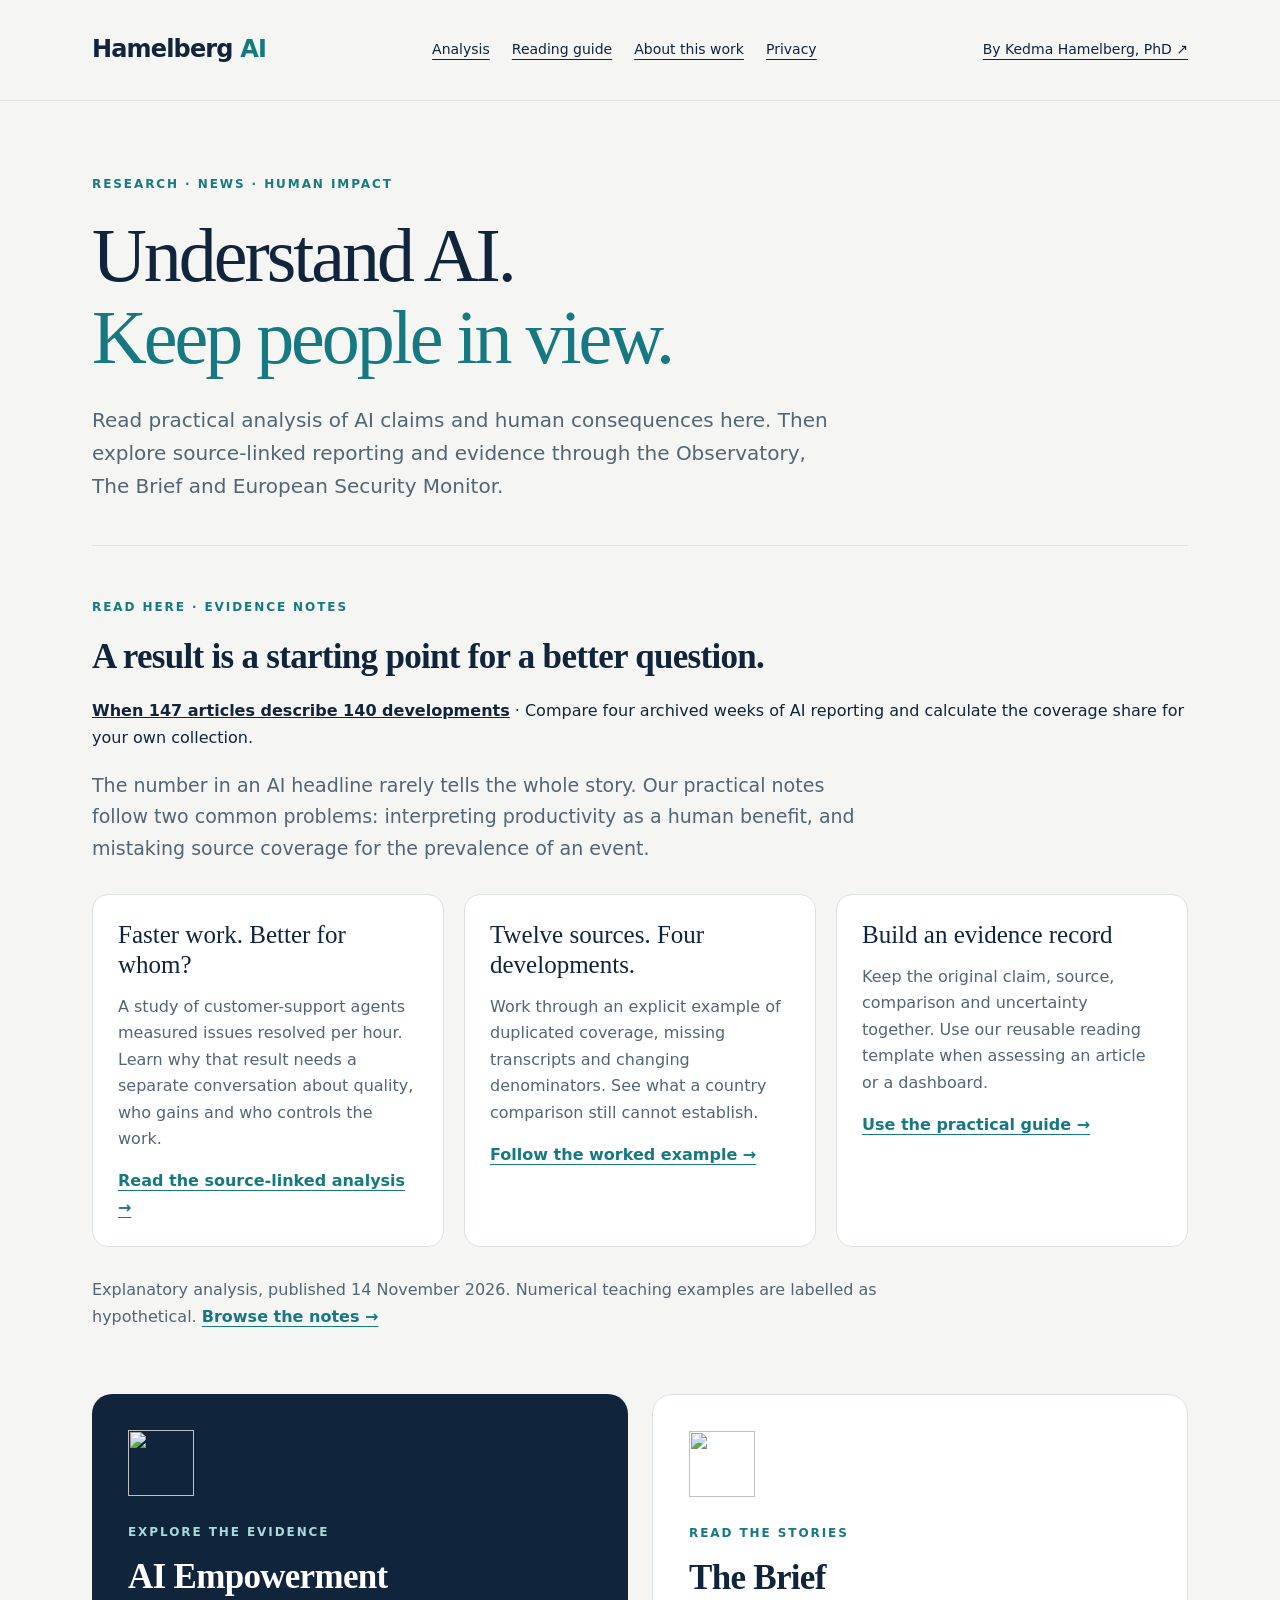
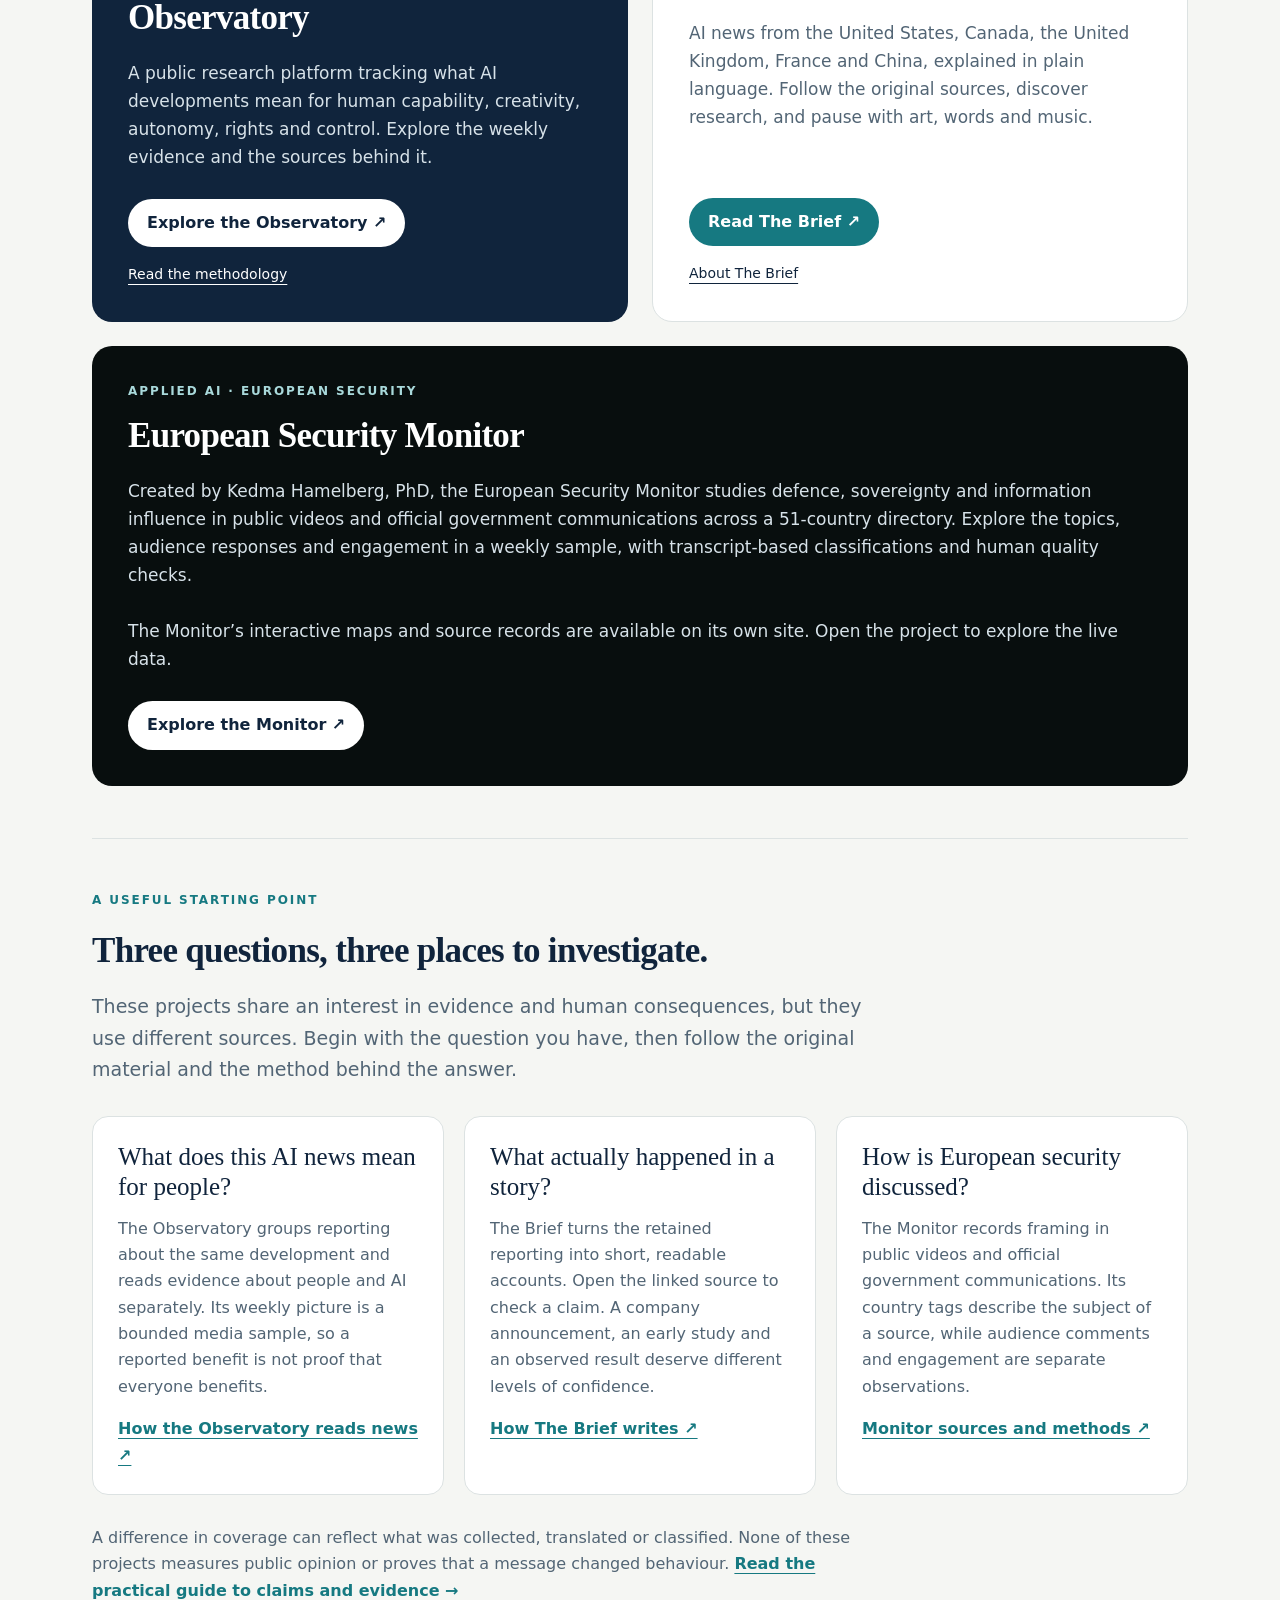
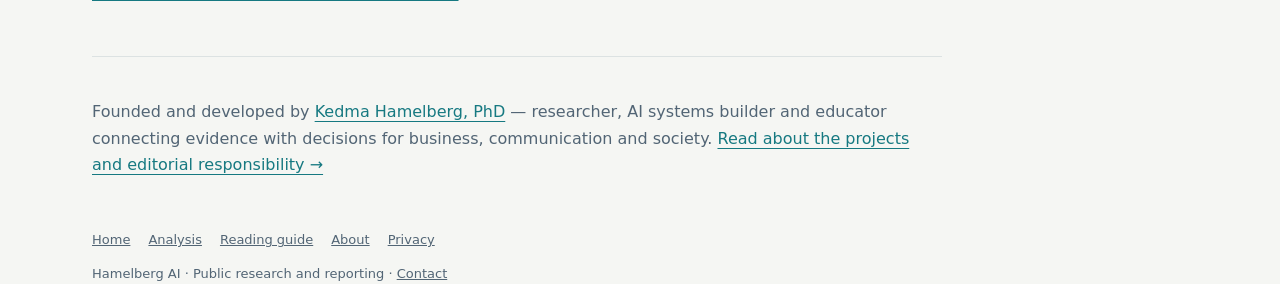
==== commit 855f1930: "Update index.html" ====
--- a/index.html
+++ b/index.html
@@ -18,10 +18,10 @@
 </head>
 <body><a class="skip" href="#main">Skip to content</a><header><div class="wrap"><a class="wordmark" href="/">Hamelberg<span> AI</span></a><nav class="site-nav" aria-label="Site navigation"><a href="/analysis/">Analysis</a><a href="/guide/">Reading guide</a><a href="/about/">About this work</a><a href="/privacy/">Privacy</a></nav><a class="author-link" href="https://kedmahamelberg.com/">By Kedma Hamelberg, PhD ↗</a></div></header>
 <main id="main" class="wrap"><section class="hero"><p class="eyebrow">Research · News · Human impact</p><h1>Understand AI.<br><span>Keep people in view.</span></h1><p class="intro">Read practical analysis of AI claims and human consequences here. Then explore source-linked reporting and evidence through the Observatory, The Brief and European Security Monitor.</p></section>
-<section class="editorial" aria-labelledby="analysis-heading"><p class="eyebrow">Read here · Evidence notes</p><h2 id="analysis-heading">A result is a starting point for a better question.</h2><p class="lead">The number in an AI headline rarely tells the whole story. Our practical notes follow two common problems: interpreting productivity as a human benefit, and mistaking source coverage for the prevalence of an event.</p><div class="editorial-grid"><article><h3>Faster work. Better for whom?</h3><p>A study of customer-support agents measured issues resolved per hour. Learn why that result needs a separate conversation about quality, who gains and who controls the work.</p><a href="/analysis/ai-productivity-and-control/">Read the source-linked analysis →</a></article><article><h3>Twelve sources. Four developments.</h3><p>Work through an explicit example of duplicated coverage, missing transcripts and changing denominators. See what a country comparison still cannot establish.</p><a href="/analysis/counting-sources/">Follow the worked example →</a></article><article><h3>Build an evidence record</h3><p>Keep the original claim, source, comparison and uncertainty together. Use our reusable reading template when assessing an article or a dashboard.</p><a href="/guide/#evidence-record">Use the practical guide →</a></article></div><p class="editorial-note">Explanatory analysis, published 14 November 2026. Numerical teaching examples are labelled as hypothetical. <a class="text-link" href="/analysis/">Browse the notes →</a></p></section>
+<section class="editorial" aria-labelledby="analysis-heading"><p class="eyebrow">Read here · Evidence notes</p><h2 id="analysis-heading">A result is a starting point for a better question.</h2><p><a href="/analysis/four-weeks-of-ai-coverage/"><strong>When 147 articles describe 140 developments</strong></a> · Compare four archived weeks of AI reporting and calculate the coverage share for your own collection.</p><p class="lead">The number in an AI headline rarely tells the whole story. Our practical notes follow two common problems: interpreting productivity as a human benefit, and mistaking source coverage for the prevalence of an event.</p><div class="editorial-grid"><article><h3>Faster work. Better for whom?</h3><p>A study of customer-support agents measured issues resolved per hour. Learn why that result needs a separate conversation about quality, who gains and who controls the work.</p><a href="/analysis/ai-productivity-and-control/">Read the source-linked analysis →</a></article><article><h3>Twelve sources. Four developments.</h3><p>Work through an explicit example of duplicated coverage, missing transcripts and changing denominators. See what a country comparison still cannot establish.</p><a href="/analysis/counting-sources/">Follow the worked example →</a></article><article><h3>Build an evidence record</h3><p>Keep the original claim, source, comparison and uncertainty together. Use our reusable reading template when assessing an article or a dashboard.</p><a href="/guide/#evidence-record">Use the practical guide →</a></article></div><p class="editorial-note">Explanatory analysis, published 14 November 2026. Numerical teaching examples are labelled as hypothetical. <a class="text-link" href="/analysis/">Browse the notes →</a></p></section>
 <section class="cards" aria-label="Explore the platforms">
 <article class="card"><img class="mark" src="https://observatory.hamelberg-ai.com/favicon.svg" alt="" width="66" height="66"><p class="eyebrow">Explore the evidence</p><h2>AI Empowerment<br>Observatory</h2><p>A public research platform tracking what AI developments mean for human capability, creativity, autonomy, rights and control. Explore the weekly evidence and the sources behind it.</p><a class="button" href="https://observatory.hamelberg-ai.com/">Explore the Observatory ↗</a><a class="secondary" href="https://observatory.hamelberg-ai.com/methodology/">Read the methodology</a></article>
 <article class="card brief"><img class="mark" src="https://brief.hamelberg-ai.com/assets/favicon-96.png" alt="" width="66" height="66"><p class="eyebrow">Read the stories</p><h2>The Brief</h2><p>AI news from the United States, Canada, the United Kingdom, France and China, explained in plain language. Follow the original sources, discover research, and pause with art, words and music.</p><a class="button" href="https://brief.hamelberg-ai.com/">Read The Brief ↗</a><a class="secondary" href="https://brief.hamelberg-ai.com/about/">About The Brief</a></article>
 <article class="card" style="grid-column:1/-1;background:#080e0e"><p class="eyebrow">Applied AI · European security</p><h2>European Security Monitor</h2><p>Created by Kedma Hamelberg, PhD, the European Security Monitor studies defence, sovereignty and information influence in public videos and official government communications across a 51-country directory. Explore the topics, audience responses and engagement in a weekly sample, with transcript-based classifications and human quality checks.</p><p class="small">The Monitor’s interactive maps and source records are available on its own site. Open the project to explore the live data.</p><a class="button" href="https://monitor.hamelberg-ai.com/">Explore the Monitor ↗</a></article>
-</section><section class="editorial" aria-labelledby="start-heading"><p class="eyebrow">A useful starting point</p><h2 id="start-heading">Three questions, three places to investigate.</h2><p class="lead">These projects share an interest in evidence and human consequences, but they use different sources. Begin with the question you have, then follow the original material and the method behind the answer.</p><div class="editorial-grid"><article><h3>What does this AI news mean for people?</h3><p>The Observatory groups reporting about the same development and reads evidence about people and AI separately. Its weekly picture is a bounded media sample, so a reported benefit is not proof that everyone benefits.</p><a href="https://observatory.hamelberg-ai.com/methodology/">How the Observatory reads news ↗</a></article><article><h3>What actually happened in a story?</h3><p>The Brief turns the retained reporting into short, readable accounts. Open the linked source to check a claim. A company announcement, an early study and an observed result deserve different levels of confidence.</p><a href="https://brief.hamelberg-ai.com/about/">How The Brief writes ↗</a></article><article><h3>How is European security discussed?</h3><p>The Monitor records framing in public videos and official government communications. Its country tags describe the subject of a source, while audience comments and engagement are separate observations.</p><a href="https://monitor.hamelberg-ai.com/research.html">Monitor sources and methods ↗</a></article></div><p class="editorial-note">A difference in coverage can reflect what was collected, translated or classified. None of these projects measures public opinion or proves that a message changed behaviour. <a class="text-link" href="/guide/">Read the practical guide to claims and evidence →</a></p></section><section class="about" aria-label="About the founder"><p>Founded and developed by <a href="https://kedmahamelberg.com/">Kedma Hamelberg, PhD</a> — researcher, AI systems builder and educator connecting evidence with decisions for business, communication and society. <a href="/about/">Read about the projects and editorial responsibility →</a></p></section></main><footer class="wrap"><nav class="footer-links" aria-label="Footer"><a href="/">Home</a><a href="/analysis/">Analysis</a><a href="/guide/">Reading guide</a><a href="/about/">About</a><a href="/privacy/">Privacy</a></nav>Hamelberg AI · Public research and reporting · <a href="mailto:research@hamelberg-ai.com">Contact</a></footer></body></html>
+</section><section class="editorial" aria-labelledby="start-heading"><p class="eyebrow">A useful starting point</p><h2 id="start-heading">Three questions, three places to investigate.</h2><p class="lead">These projects share an interest in evidence and human consequences, but they use different sources. Begin with the question you have, then follow the original material and the method behind the answer.</p><div class="editorial-grid"><article><h3>What does this AI news mean for people?</h3><p>The Observatory groups reporting about the same development and reads evidence about people and AI separately. Its weekly picture is a bounded media sample, so a reported benefit is not proof that everyone benefits.</p><a href="https://observatory.hamelberg-ai.com/methodology/">How the Observatory reads news ↗</a></article><article><h3>What actually happened in a story?</h3><p>The Brief turns the retained reporting into short, readable accounts. Open the linked source to check a claim. A company announcement, an early study and an observed result deserve different levels of confidence.</p><a href="https://brief.hamelberg-ai.com/about/">How The Brief writes ↗</a></article><article><h3>How is European security discussed?</h3><p>The Monitor records framing in public videos and official government communications. Its country tags describe the subject of a source, while audience comments and engagement are separate observations.</p><a href="https://monitor.hamelberg-ai.com/research.html">Monitor sources and methods ↗</a></article></div><p class="editorial-note">A difference in coverage can reflect what was collected, translated or classified. None of these projects measures public opinion or proves that a message changed behaviour. <a class="text-link" href="/guide/">Read the practical guide to claims and evidence →</a></p></section><section class="about" aria-label="About the founder"><p>Founded and developed by <a href="https://kedmahamelberg.com/">Kedma Hamelberg, PhD</a> — researcher, AI systems builder and educator connecting evidence with decisions for business, communication and society. <a href="/about/">Read about the projects and editorial responsibility →</a></p></section></main><footer class="wrap"><nav class="footer-links" aria-label="Footer"><a href="/">Home</a><a href="/analysis/">Analysis</a><a href="/guide/">Reading guide</a><a href="/about/">About</a><a href="/privacy/">Privacy</a></nav>Hamelberg AI · Public research and reporting · <a href="/contact/">Contact</a></footer></body></html>
 
